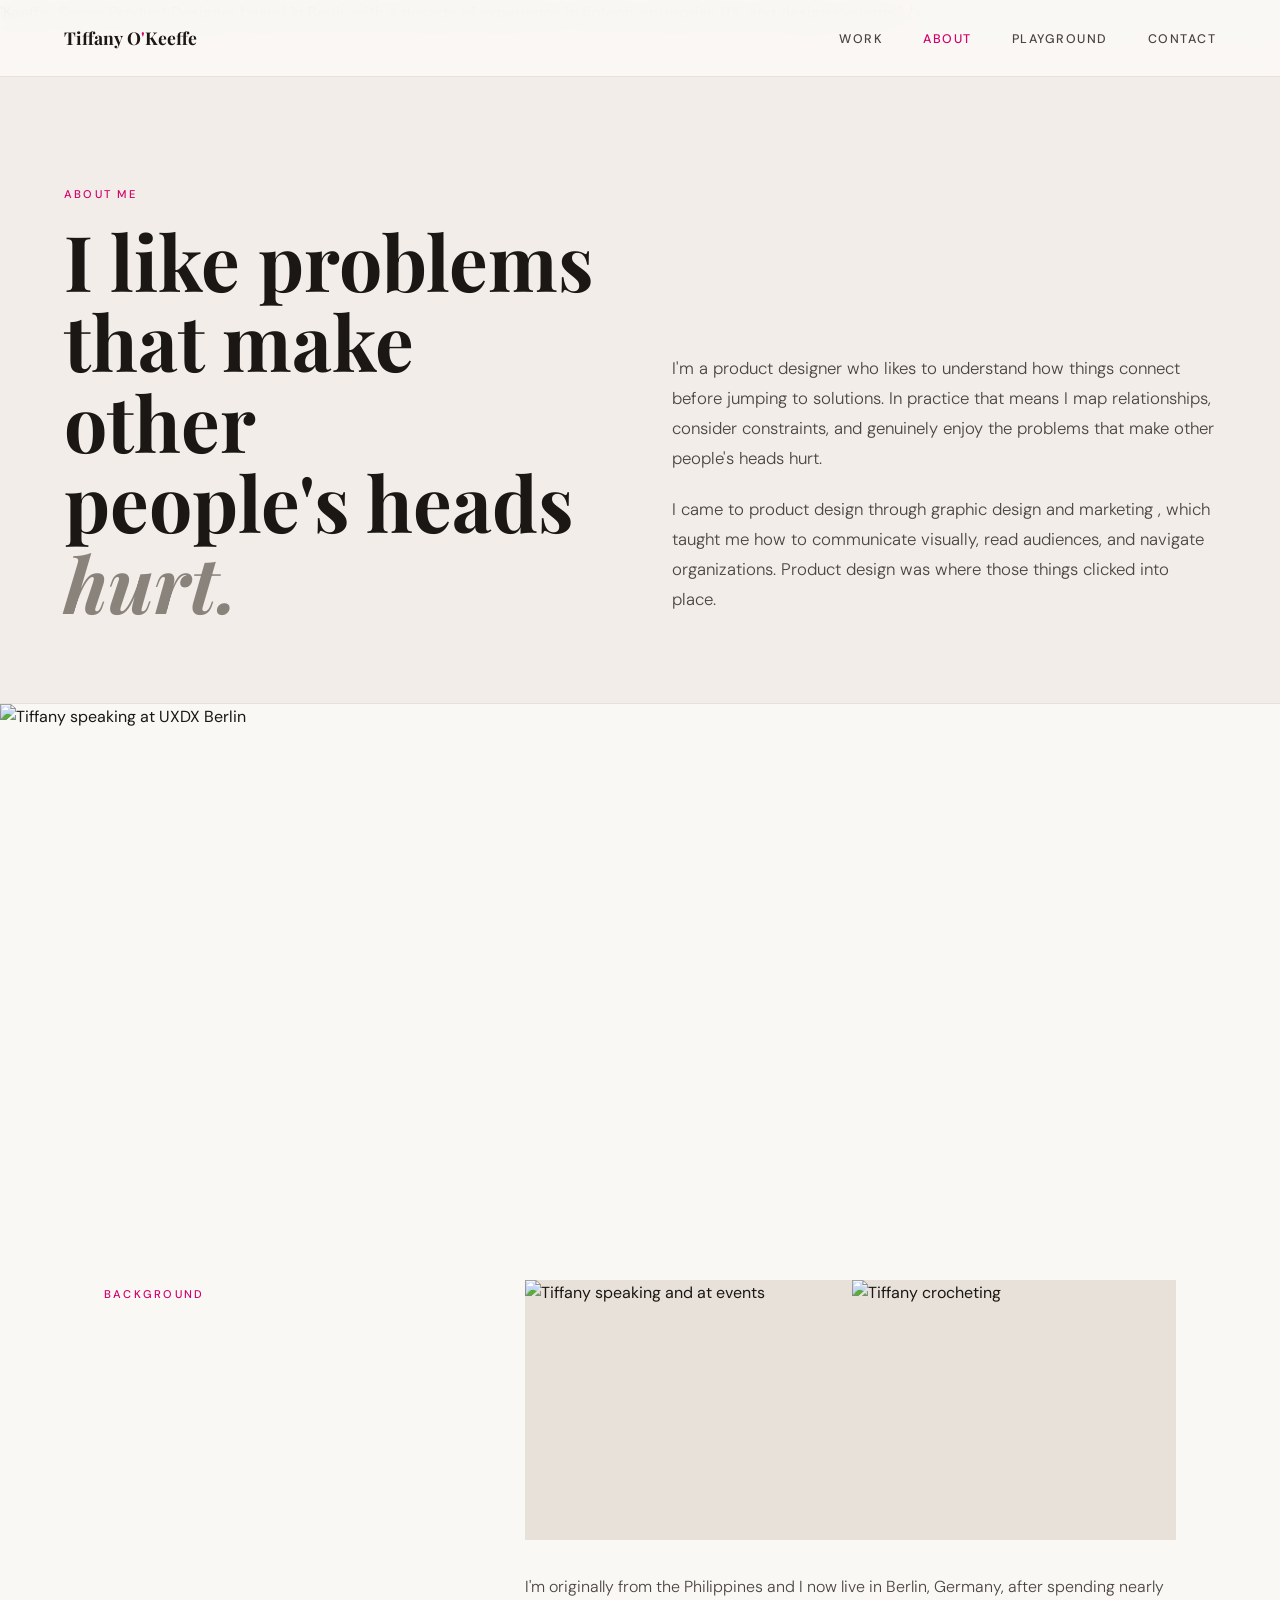
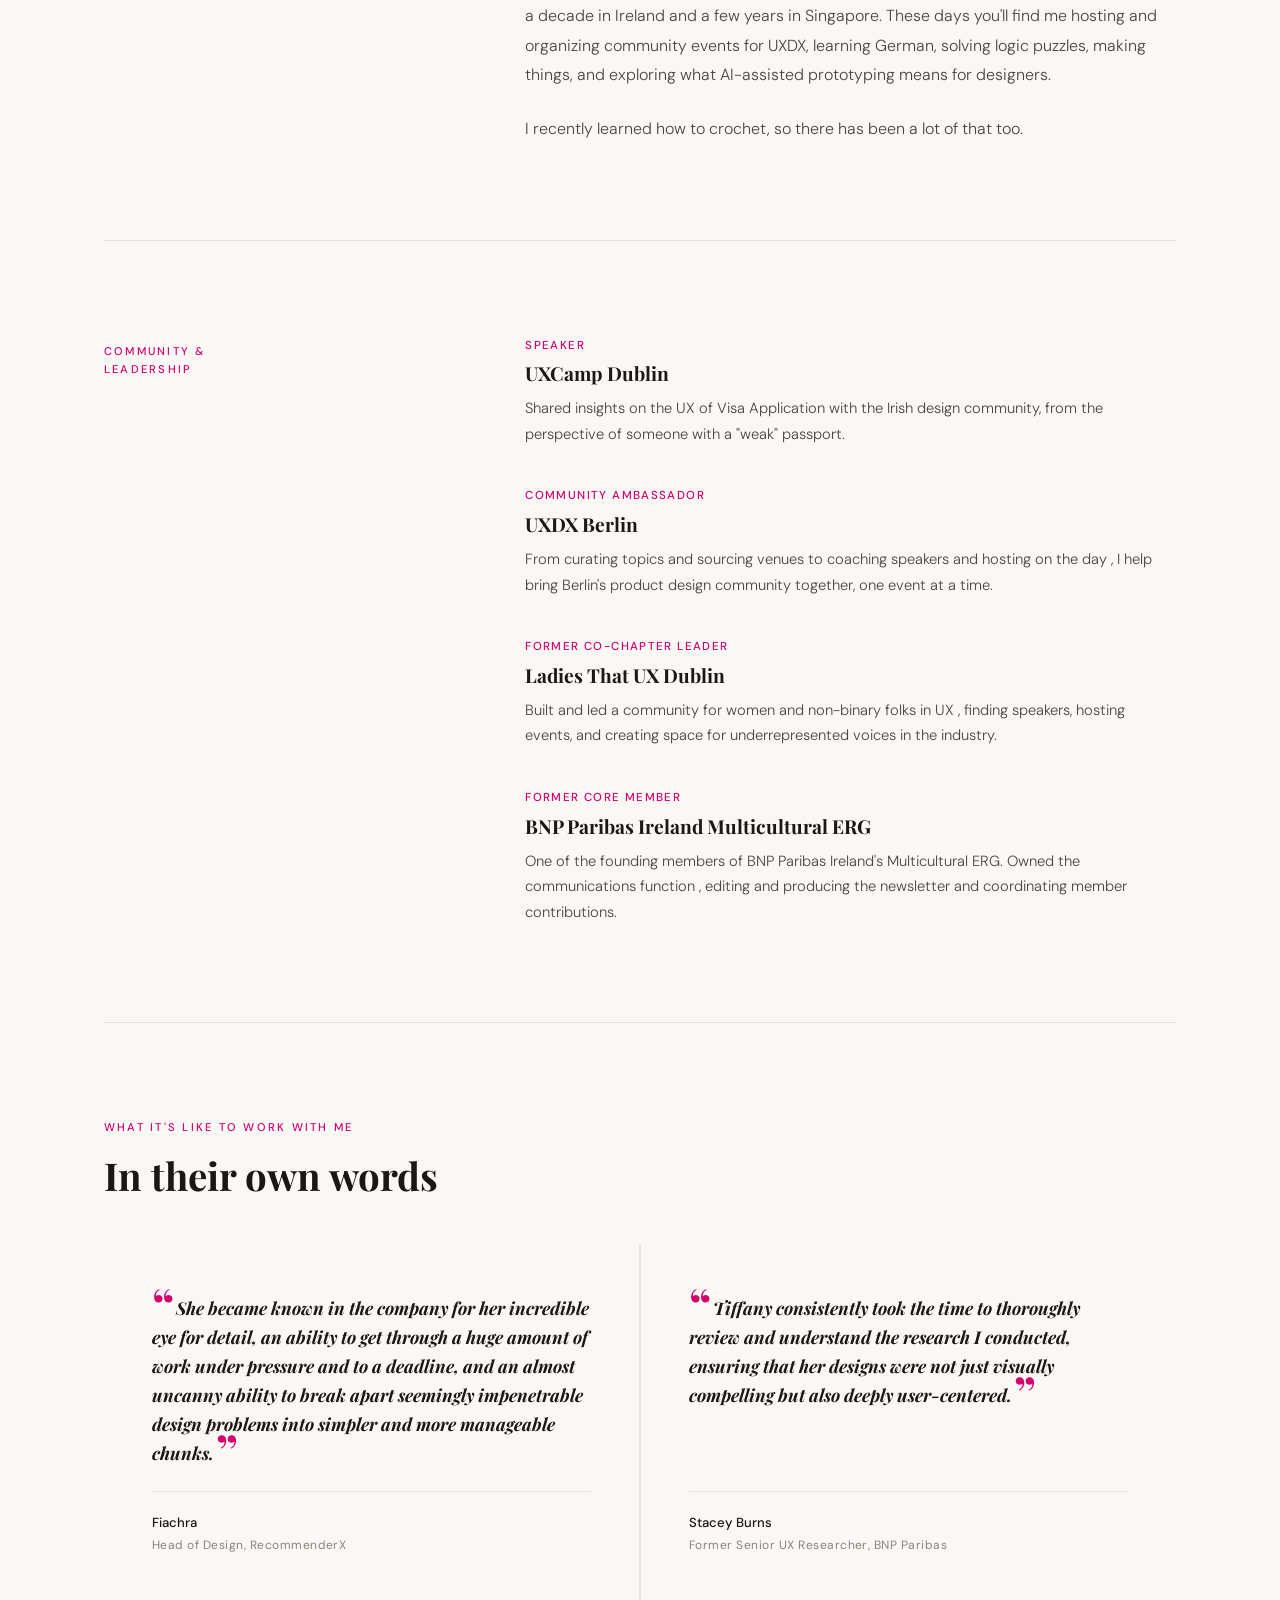
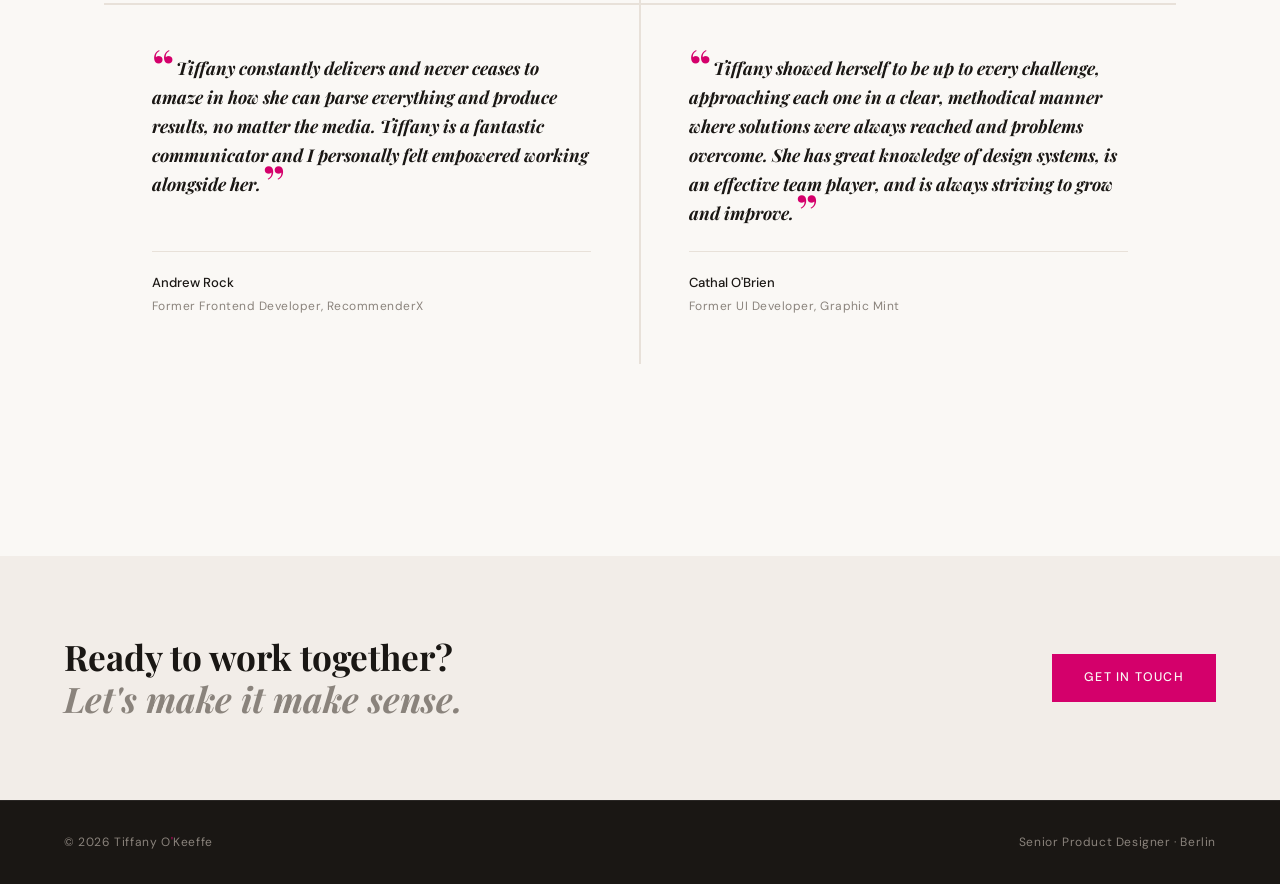
==== about.html @ 88d94d85 "Add files via upload parent level pages" ====
<!DOCTYPE html>
<html lang="en">
<head>
  <meta charset="UTF-8" />
  <meta name="viewport" content="width=device-width, initial-scale=1.0" />
  <title>About , Tiffany O<span style="color: var(--pink);">'</span>Keeffe | Senior Product Designer</title>
  <meta name="description" content="About Tiffany O<span style="color: var(--pink);">'</span>Keeffe , Senior Product Designer based in Berlin with a decade of experience in fintech, enterprise UX, and design systems." />

  <link rel="preconnect" href="https://fonts.googleapis.com" />
  <link rel="preconnect" href="https://fonts.gstatic.com" crossorigin />
  <link href="https://fonts.googleapis.com/css2?family=Playfair+Display:ital,wght@0,700;1,700&family=DM+Sans:wght@300;400;500&display=swap" rel="stylesheet" />

  <style>
    :root {
      --greige: #f2ede8;
      --greige-mid: #e8e1d9;
      --greige-dark: #c8bfb4;
      --ink: #1a1714;
      --ink-soft: #4a4540;
      --ink-muted: #8a837c;
      --pink: #d4006b;
      --pink-dark: #b3005a;
      --white: #faf8f5;
    }

    *, *::before, *::after { box-sizing: border-box; margin: 0; padding: 0; }
    html { scroll-behavior: smooth; }

    body {
      font-family: 'DM Sans', sans-serif;
      background: var(--white);
      color: var(--ink);
      font-size: 16px;
      line-height: 1.6;
      overflow-x: hidden;
    }

    /* NAV */
    nav {
      position: fixed;
      top: 0; left: 0; right: 0;
      z-index: 100;
      display: flex;
      justify-content: space-between;
      align-items: center;
      padding: 1.5rem 4rem;
      background: rgba(250, 248, 245, 0.95);
      backdrop-filter: blur(12px);
      border-bottom: 1px solid var(--greige-mid);
    }
    .nav-logo {
      font-family: 'Playfair Display', serif;
      font-size: 1.1rem;
      font-weight: 700;
      color: var(--ink);
      text-decoration: none;
    }
    .nav-links { display: flex; gap: 2.5rem; list-style: none; }
    .nav-links a {
      font-size: 0.78rem;
      font-weight: 500;
      letter-spacing: 0.12em;
      text-transform: uppercase;
      color: var(--ink-soft);
      text-decoration: none;
      transition: color 0.2s;
    }
    .nav-links a:hover,
    .nav-links a.active { color: var(--pink); }

    /* PAGE HEADER */
    .page-header {
      padding: 10rem 4rem 5rem;
      background: var(--greige);
      border-bottom: 1px solid var(--greige-mid);
    }
    .page-header-inner {
      max-width: 1200px;
      margin: 0 auto;
      display: grid;
      grid-template-columns: 1fr 1fr;
      gap: 4rem;
      align-items: end;
    }
    .page-eyebrow {
      font-size: 0.7rem;
      font-weight: 500;
      letter-spacing: 0.2em;
      text-transform: uppercase;
      color: var(--pink);
      margin-bottom: 1rem;
    }
    .page-title {
      font-family: 'Playfair Display', serif;
      font-size: clamp(2.8rem, 6vw, 5rem);
      font-weight: 700;
      line-height: 1.05;
      color: var(--ink);
    }
    .page-title em { font-style: italic; color: var(--ink-muted); }
    .page-intro {
      font-size: 1.05rem;
      color: var(--ink-soft);
      line-height: 1.8;
      font-weight: 300;
      padding-bottom: 0.5rem;
    }
    .page-intro p + p { margin-top: 1.25rem; }

    /* MAIN CONTENT */
    .content {
      max-width: 1200px;
      margin: 0 auto;
      padding: 6rem 4rem;
    }

    /* BIO SECTION */
    .bio-grid {
      display: grid;
      grid-template-columns: 1fr 2fr;
      gap: 6rem;
      padding-bottom: 6rem;
      border-bottom: 1px solid var(--greige-mid);
      margin-bottom: 6rem;
    }
    .bio-label {
      font-size: 0.7rem;
      font-weight: 500;
      letter-spacing: 0.2em;
      text-transform: uppercase;
      color: var(--pink);
      padding-top: 0.4rem;
    }
    .bio-text {
      font-size: 1rem;
      color: var(--ink-soft);
      line-height: 1.85;
      font-weight: 300;
    }
    .bio-text p + p { margin-top: 1.5rem; }

    /* COMMUNITY */
    .community-grid {
      display: grid;
      grid-template-columns: 1fr 2fr;
      gap: 6rem;
      padding-bottom: 6rem;
      border-bottom: 1px solid var(--greige-mid);
      margin-bottom: 6rem;
    }
    .community-items { display: flex; flex-direction: column; gap: 2.5rem; }
    .community-item {}
    .community-role {
      font-size: 0.72rem;
      font-weight: 500;
      letter-spacing: 0.12em;
      text-transform: uppercase;
      color: var(--pink);
      margin-bottom: 0.4rem;
    }
    .community-title {
      font-family: 'Playfair Display', serif;
      font-size: 1.2rem;
      font-weight: 700;
      color: var(--ink);
      margin-bottom: 0.6rem;
      line-height: 1.3;
    }
    .community-desc {
      font-size: 0.92rem;
      color: var(--ink-soft);
      line-height: 1.75;
      font-weight: 300;
    }

    /* TESTIMONIALS */
    .testimonials-header {
      margin-bottom: 3rem;
    }
    .section-label {
      font-size: 0.7rem;
      font-weight: 500;
      letter-spacing: 0.2em;
      text-transform: uppercase;
      color: var(--pink);
      margin-bottom: 1rem;
    }
    .section-title {
      font-family: 'Playfair Display', serif;
      font-size: clamp(1.8rem, 3vw, 2.6rem);
      font-weight: 700;
      line-height: 1.15;
      color: var(--ink);
    }
    .testimonials-grid {
      display: grid;
      grid-template-columns: repeat(2, 1fr);
      gap: 2px;
      background: var(--greige-mid);
    }
    .testimonial {
      background: var(--white);
      padding: 3rem;
      display: flex;
      flex-direction: column;
      gap: 1.5rem;
      opacity: 0;
      transform: translateY(24px);
      transition: opacity 0.5s ease, transform 0.5s ease;
    }
    .testimonial.visible { opacity: 1; transform: translateY(0); }
    .testimonial-quote {
      font-family: 'Playfair Display', serif;
      font-size: 1.1rem;
      font-style: italic;
      font-weight: 700;
      color: var(--ink);
      line-height: 1.65;
      flex: 1;
    }
    .testimonial-quote::before {
      content: '\201C';
      font-size: 3rem;
      line-height: 0;
      vertical-align: -0.6rem;
      color: var(--pink);
      margin-right: 0.1rem;
      font-style: normal;
    }
    .testimonial-quote::after {
      content: '\201D';
      font-size: 3rem;
      line-height: 0;
      vertical-align: -0.6rem;
      color: var(--pink);
      margin-left: 0.1rem;
      font-style: normal;
    }
    .testimonial-author {
      border-top: 1px solid var(--greige-mid);
      padding-top: 1.25rem;
    }
    .testimonial-name {
      font-size: 0.82rem;
      font-weight: 500;
      color: var(--ink);
      margin-bottom: 0.2rem;
    }
    .testimonial-role {
      font-size: 0.75rem;
      color: var(--ink-muted);
      letter-spacing: 0.04em;
    }

    /* CTA */
    .about-cta {
      margin-top: 6rem;
      padding: 5rem 4rem;
      background: var(--greige);
      display: flex;
      justify-content: space-between;
      align-items: center;
      gap: 2rem;
    }
    .about-cta-text {
      font-family: 'Playfair Display', serif;
      font-size: clamp(1.5rem, 3vw, 2.2rem);
      font-weight: 700;
      color: var(--ink);
      line-height: 1.2;
    }
    .about-cta-text em { font-style: italic; color: var(--ink-muted); }
    .btn {
      display: inline-block;
      padding: 0.85rem 2rem;
      background: var(--pink);
      color: var(--white);
      font-size: 0.78rem;
      font-weight: 500;
      letter-spacing: 0.1em;
      text-transform: uppercase;
      text-decoration: none;
      white-space: nowrap;
      transition: background 0.2s ease, transform 0.2s ease;
      flex-shrink: 0;
    }
    .btn:hover { background: var(--pink-dark); transform: scale(1.02); }

    /* FOOTER */
    footer {
      background: var(--ink);
      border-top: 1px solid rgba(255,255,255,0.07);
      padding: 2rem 4rem;
      display: flex;
      justify-content: space-between;
      align-items: center;
    }
    footer p { font-size: 0.75rem; color: var(--ink-muted); letter-spacing: 0.05em; }

    /* ANIMATIONS */
    @keyframes fadeUp {
      from { opacity: 0; transform: translateY(20px); }
      to   { opacity: 1; transform: translateY(0); }
    }
    .fade-up {
      opacity: 0;
      transform: translateY(20px);
      transition: opacity 0.55s ease, transform 0.55s ease;
    }
    .fade-up.visible { opacity: 1; transform: translateY(0); }

    /* PLACEHOLDER IMAGES */
    .img-placeholder {
      width: 100%;
      background: var(--greige-mid);
      display: flex;
      align-items: center;
      justify-content: center;
      color: var(--greige-dark);
      font-size: 0.72rem;
      font-weight: 500;
      letter-spacing: 0.1em;
      text-transform: uppercase;
    }
    .img-placeholder--hero { height: 480px; }
    .img-placeholder--bio { height: 360px; }
    .img-placeholder--testimonial { height: 180px; }

    /* RESPONSIVE */
    /* HAMBURGER */
    .nav-hamburger {
      display: none;
      flex-direction: column;
      gap: 5px;
      cursor: pointer;
      padding: 0.5rem;
      background: none;
      border: none;
      z-index: 101;
      position: relative;
    }
    .nav-hamburger span {
      display: block;
      width: 24px;
      height: 2px;
      background: var(--ink);
      transition: all 0.3s ease;
    }
    .nav-hamburger.open span:nth-child(1) { transform: translateY(7px) rotate(45deg); }
    .nav-hamburger.open span:nth-child(2) { opacity: 0; }
    .nav-hamburger.open span:nth-child(3) { transform: translateY(-7px) rotate(-45deg); }

    @media (max-width: 900px) {
      .nav-hamburger { display: flex; }
      .nav-links {
        display: none !important;
        position: fixed;
        top: 0; left: 0;
        width: 100vw;
        height: 100vh;
        background: var(--white);
        flex-direction: column;
        align-items: center;
        justify-content: center;
        gap: 2.5rem;
        z-index: 99;
        overflow: hidden;
      }
      .nav-links.open { display: flex !important; }
      .nav-links a { font-size: 1.2rem !important; color: var(--ink) !important; letter-spacing: 0.1em; }
      .hero-image img, .hero-image video { height: 280px; object-fit: cover; }
      .img-grid-2, .img-grid-3 { grid-template-columns: 1fr !important; }

      nav { padding: 1.25rem 2rem; }
      .page-header { padding: 8rem 2rem 4rem; }
      .page-header-inner { grid-template-columns: 1fr; gap: 2rem; }
      .content { padding: 4rem 2rem; }
      .bio-grid,
      .community-grid { grid-template-columns: 1fr; gap: 2rem; }
      .testimonials-grid { grid-template-columns: 1fr; }
      .about-cta { flex-direction: column; align-items: flex-start; padding: 3rem 2rem; }
      footer { padding: 1.5rem 2rem; flex-direction: column; gap: 0.5rem; text-align: center; }
    }

  </style>
</head>
<body>

  <nav>
    <a href="index.html" class="nav-logo">Tiffany O<span style="color: var(--pink);">'</span>Keeffe</a>
    <ul class="nav-links">
      <li><a href="index.html#work">Work</a></li>
      <li><a href="about.html" class="active">About</a></li>
      <li><a href="playground.html">Playground</a></li>
      <li><a href="index.html#contact">Contact</a></li>
    </ul>
    <button class="nav-hamburger" id="hamburger" aria-label="Menu">
      <span></span>
      <span></span>
      <span></span>
    </button>
  </nav>

  <!-- PAGE HEADER -->
  <header class="page-header">
    <div class="page-header-inner">
      <div>
        <p class="page-eyebrow">About me</p>
        <h1 class="page-title">I like problems<br>that make other<br>people's heads<br><em>hurt.</em></h1>
      </div>
      <div class="page-intro">
        <p>I'm a product designer who likes to understand how things connect before jumping to solutions. In practice that means I map relationships, consider constraints, and genuinely enjoy the problems that make other people's heads hurt.</p>
        <p>I came to product design through graphic design and marketing , which taught me how to communicate visually, read audiences, and navigate organizations. Product design was where those things clicked into place.</p>
      </div>
    </div>
  </header>

  <!-- HERO IMAGE -->
  <img src="images/about-tiffany.jpeg" alt="Tiffany speaking at UXDX Berlin" style="width:100%;height:480px;object-fit:cover;display:block;" />

  <div class="content">

    <!-- BIO -->
    <div class="bio-grid fade-up">
      <div class="bio-label">Background</div>
      <div>
        <div style="display:grid;grid-template-columns:1fr 1fr;gap:2px;background:var(--greige-mid);margin-bottom:2rem;">
          <img src="images/about-community.jpg" alt="Tiffany speaking and at events" style="width:100%;height:260px;object-fit:cover;display:block;" />
          <img src="images/about-crochet.jpg" alt="Tiffany crocheting" style="width:100%;height:260px;object-fit:cover;display:block;" />
        </div>
        <div class="bio-text">
        <p>I'm originally from the Philippines and I now live in Berlin, Germany, after spending nearly a decade in Ireland and a few years in Singapore. These days you'll find me hosting and organizing community events for UXDX, learning German, solving logic puzzles, making things, and exploring what AI-assisted prototyping means for designers.</p>
        <p>I recently learned how to crochet, so there has been a lot of that too.</p>
      </div>
      </div>
    </div>

    <!-- COMMUNITY -->
    <div class="community-grid">
      <div class="bio-label fade-up">Community &amp;<br>Leadership</div>
      <div class="community-items">

        <div class="community-item fade-up">
          <div class="community-role">Speaker</div>
          <div class="community-title">UXCamp Dublin</div>
          <p class="community-desc">Shared insights on the UX of Visa Application with the Irish design community, from the perspective of someone with a "weak" passport.</p>
        </div>
        
        <div class="community-item fade-up">
          <div class="community-role">Community Ambassador</div>
          <div class="community-title">UXDX Berlin</div>
          <p class="community-desc">From curating topics and sourcing venues to coaching speakers and hosting on the day , I help bring Berlin's product design community together, one event at a time.</p>
        </div>

        <div class="community-item fade-up">
          <div class="community-role">Former Co-Chapter Leader</div>
          <div class="community-title">Ladies That UX Dublin</div>
          <p class="community-desc">Built and led a community for women and non-binary folks in UX , finding speakers, hosting events, and creating space for underrepresented voices in the industry.</p>
        </div>

        <div class="community-item fade-up">
          <div class="community-role">Former Core Member</div>
          <div class="community-title">BNP Paribas Ireland Multicultural ERG</div>
          <p class="community-desc">One of the founding members of BNP Paribas Ireland's Multicultural ERG. Owned the communications function , editing and producing the newsletter and coordinating member contributions.</p>
        </div>

      </div>
    </div>

    <!-- TESTIMONIALS -->
    <div class="testimonials-header fade-up">
      <p class="section-label">What it's like to work with me</p>
      <h2 class="section-title">In their own words</h2>
    </div>

    <div class="testimonials-grid">

      <div class="testimonial">
        <p class="testimonial-quote">She became known in the company for her incredible eye for detail, an ability to get through a huge amount of work under pressure and to a deadline, and an almost uncanny ability to break apart seemingly impenetrable design problems into simpler and more manageable chunks.</p>
        <div class="testimonial-author">
          <div class="testimonial-name">Fiachra</div>
          <div class="testimonial-role">Head of Design, RecommenderX</div>
        </div>
      </div>

      <div class="testimonial">
        <p class="testimonial-quote">Tiffany consistently took the time to thoroughly review and understand the research I conducted, ensuring that her designs were not just visually compelling but also deeply user-centered.</p>
        <div class="testimonial-author">
          <div class="testimonial-name">Stacey Burns</div>
          <div class="testimonial-role">Former Senior UX Researcher, BNP Paribas</div>
        </div>
      </div>

      <div class="testimonial">
        <p class="testimonial-quote">Tiffany constantly delivers and never ceases to amaze in how she can parse everything and produce results, no matter the media. Tiffany is a fantastic communicator and I personally felt empowered working alongside her.</p>
        <div class="testimonial-author">
          <div class="testimonial-name">Andrew Rock</div>
          <div class="testimonial-role">Former Frontend Developer, RecommenderX</div>
        </div>
      </div>

      <div class="testimonial">
        <p class="testimonial-quote">Tiffany showed herself to be up to every challenge, approaching each one in a clear, methodical manner where solutions were always reached and problems overcome. She has great knowledge of design systems, is an effective team player, and is always striving to grow and improve.</p>
        <div class="testimonial-author">
          <div class="testimonial-name">Cathal O'Brien</div>
          <div class="testimonial-role">Former UI Developer, Graphic Mint</div>
        </div>
      </div>

    </div>

  </div>

  <!-- CTA -->
  <div class="about-cta">
    <div class="about-cta-text">Ready to work together?<br><em>Let's make it make sense.</em></div>
    <a href="mailto:hello@tiffanyokeeffe.com" class="btn">Get in touch</a>
  </div>

  <footer>
    <p>© 2026 Tiffany O<span style="color: var(--pink);">'</span>Keeffe</p>
    <p>Senior Product Designer · Berlin</p>
  </footer>

  <script>
    const observer = new IntersectionObserver((entries) => {
      entries.forEach((entry, i) => {
        if (entry.isIntersecting) {
          setTimeout(() => entry.target.classList.add('visible'), i * 100);
          observer.unobserve(entry.target);
        }
      });
    }, { threshold: 0.05, rootMargin: '0px 0px -30px 0px' });

    document.querySelectorAll('.fade-up, .testimonial').forEach(el => observer.observe(el));

    const hamburger = document.getElementById('hamburger');
    const navLinksList = document.querySelector('.nav-links');
    if (hamburger) {
      hamburger.addEventListener('click', () => {
        hamburger.classList.toggle('open');
        navLinksList.classList.toggle('open');
      });
      navLinksList.querySelectorAll('a').forEach(link => {
        link.addEventListener('click', () => {
          hamburger.classList.remove('open');
          navLinksList.classList.remove('open');
        });
      });
    }
  </script>

</body>
</html>
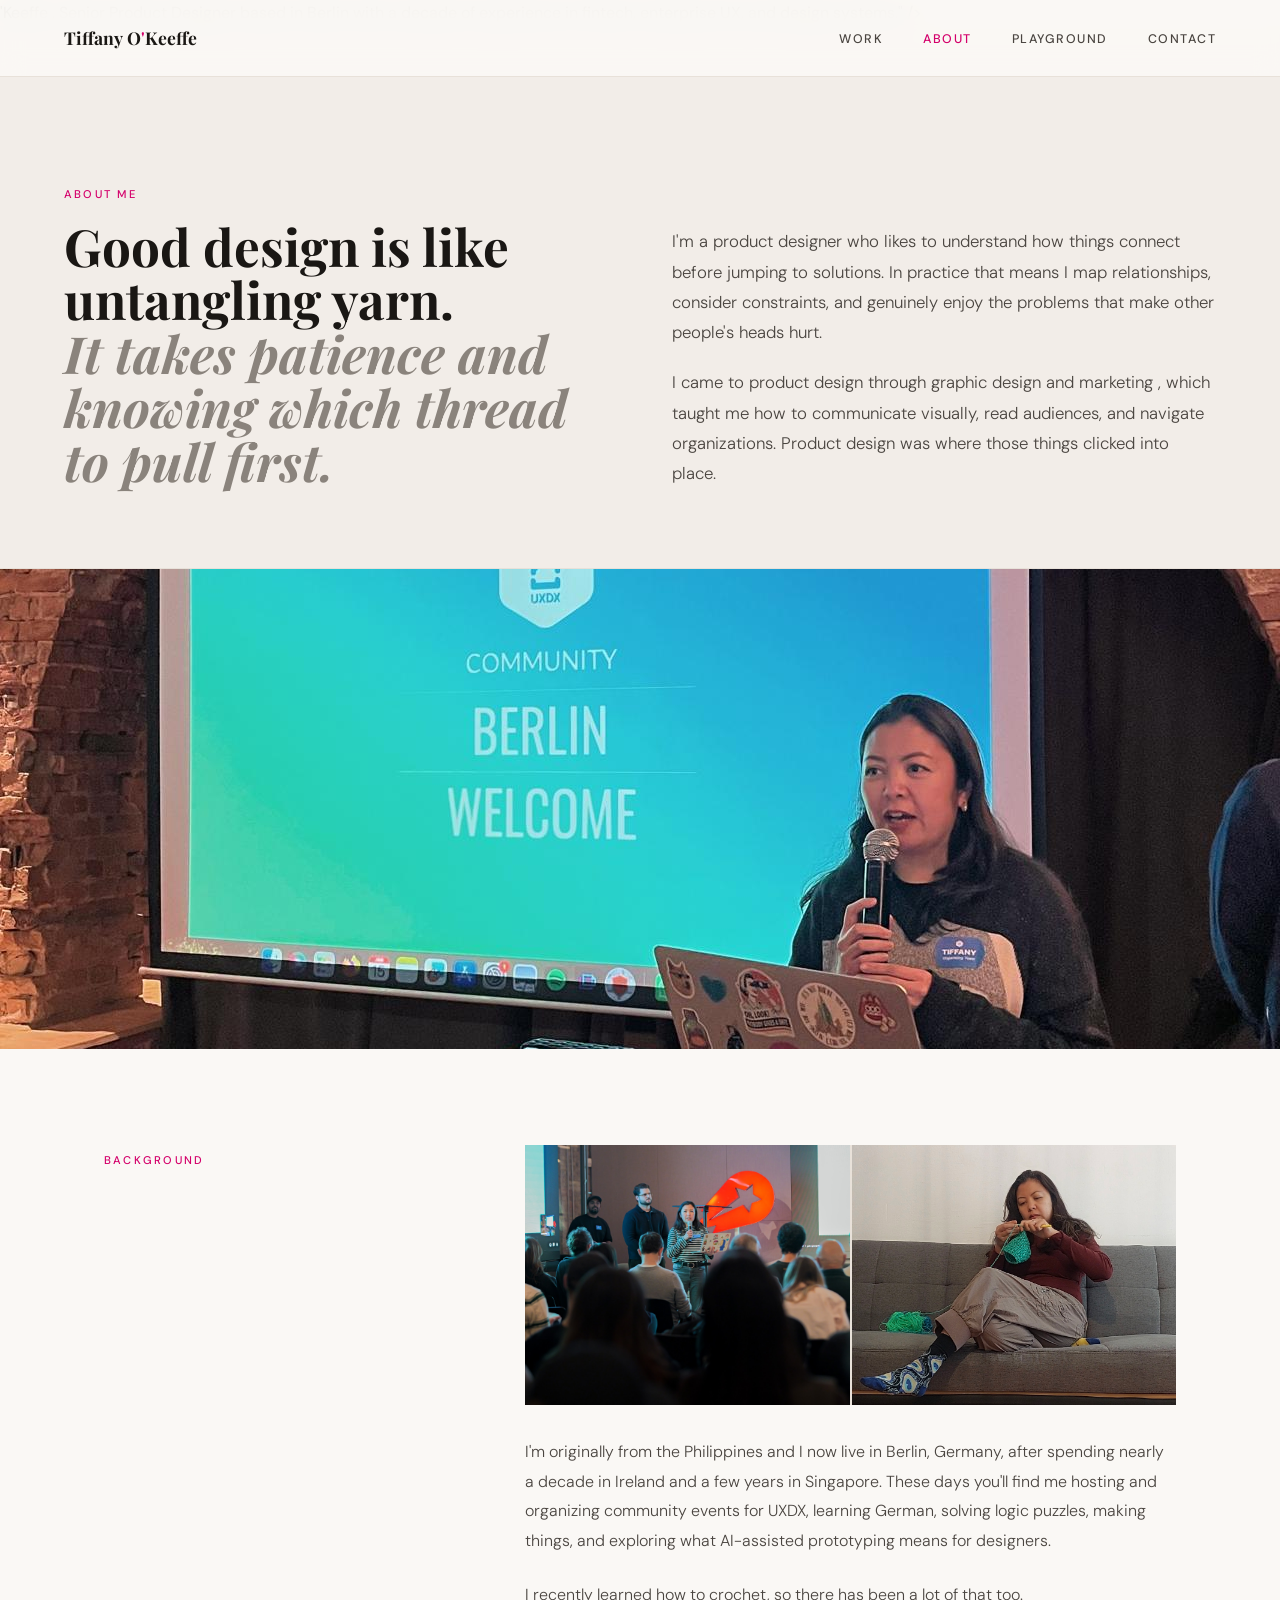
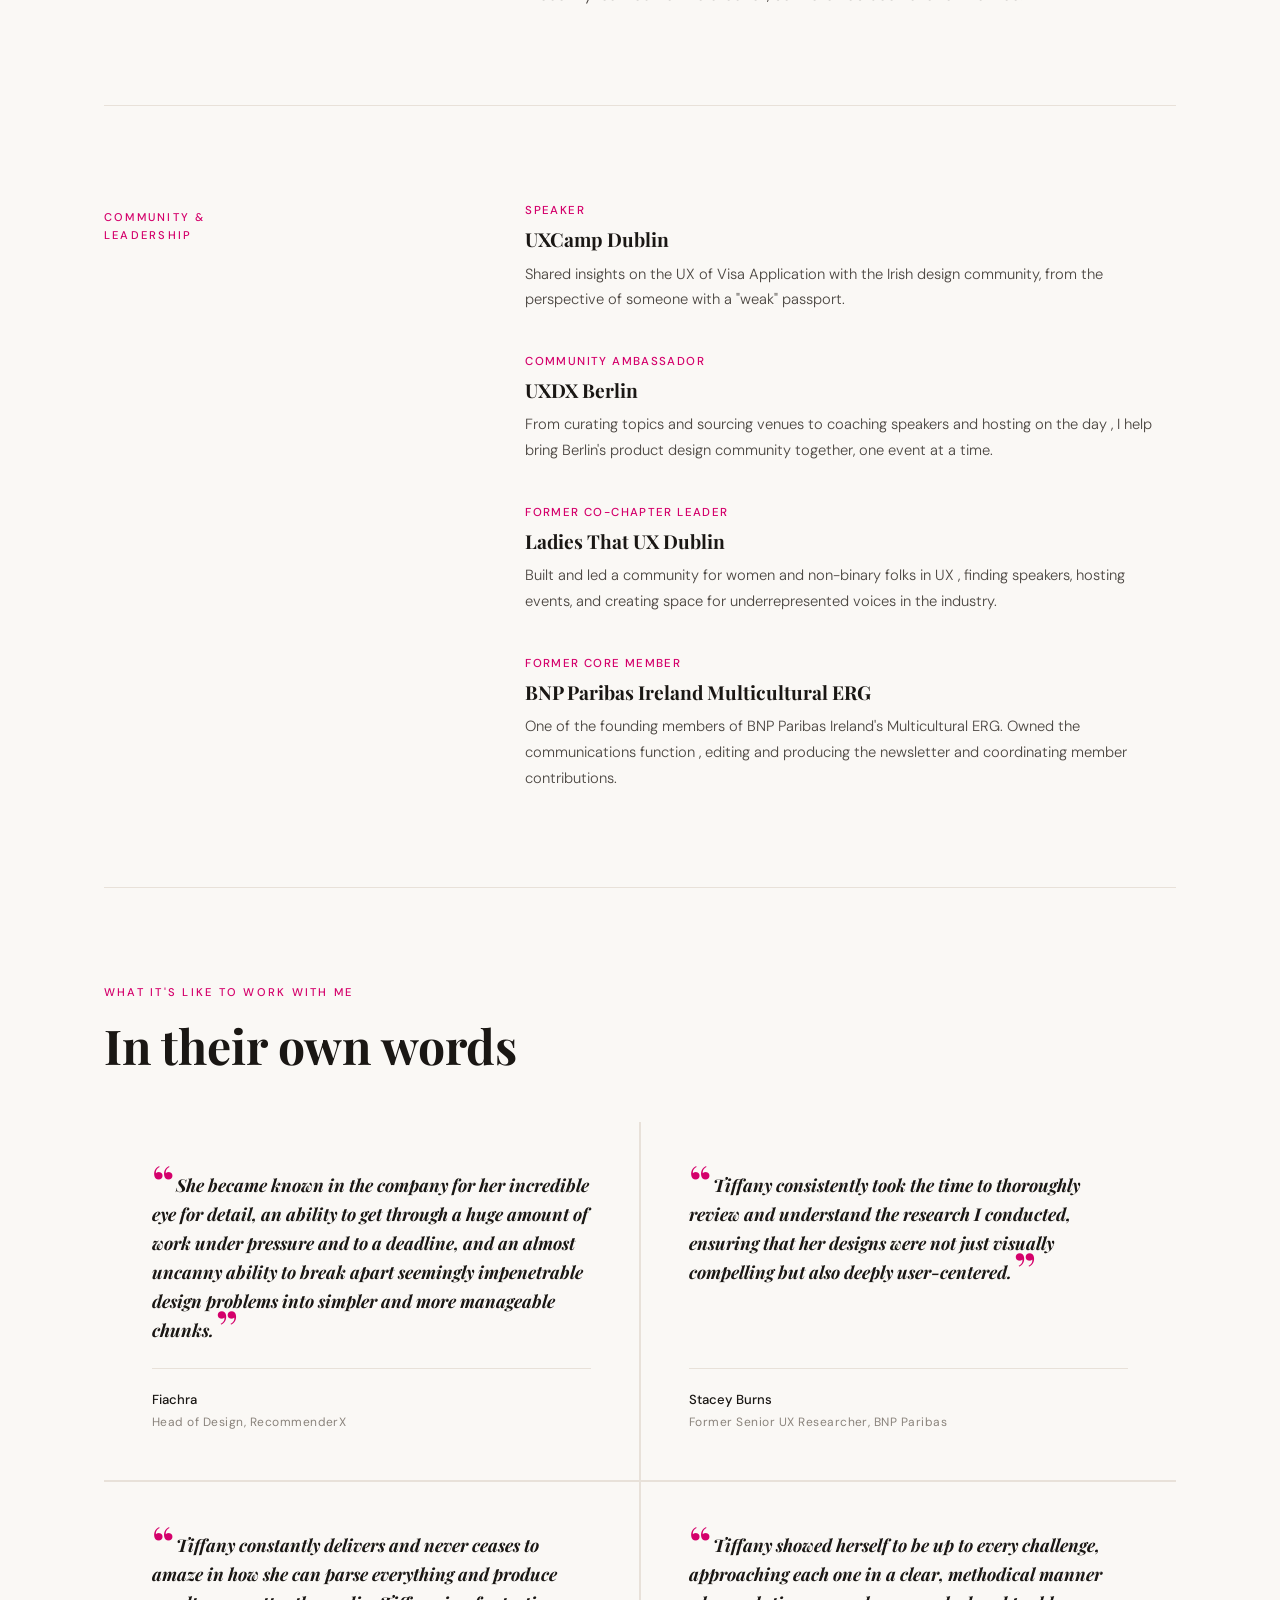
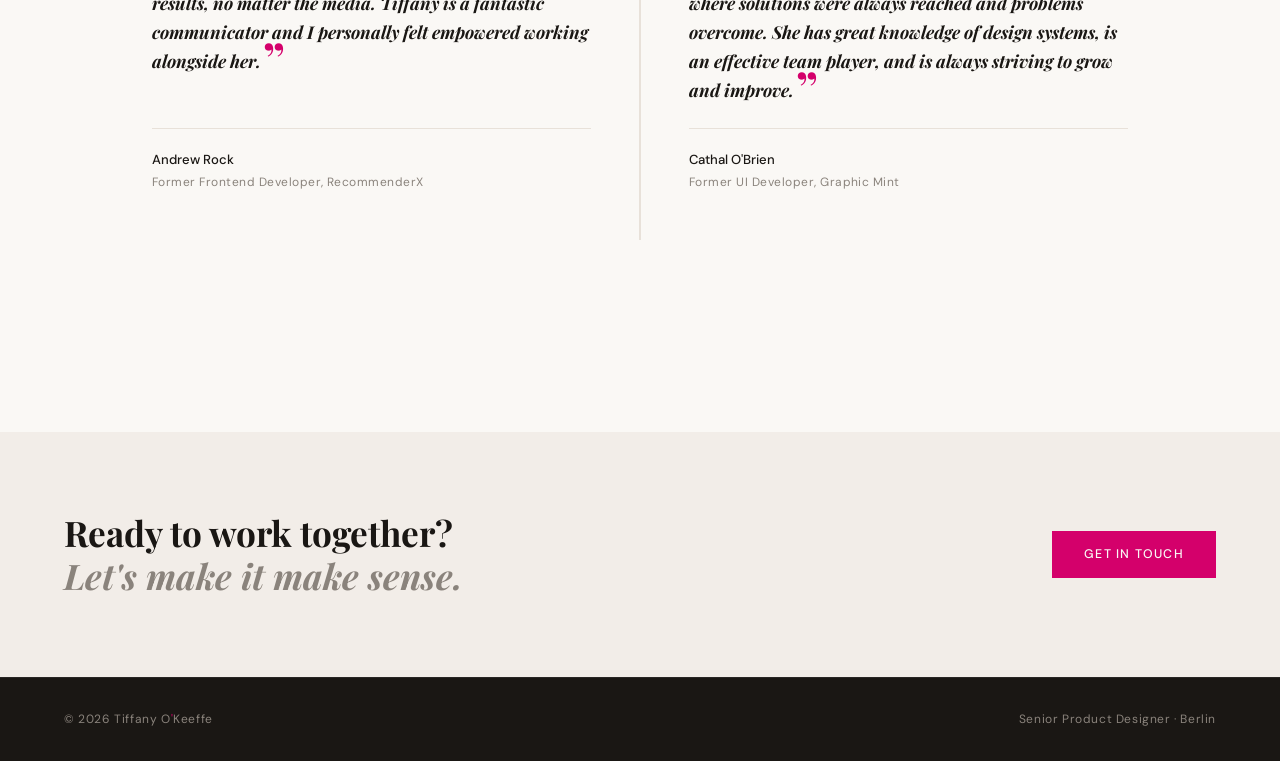
==== commit a2c6fd7e: "shared CSS" ====
--- a/about.html
+++ b/about.html
@@ -3,386 +3,13 @@
 <head>
   <meta charset="UTF-8" />
   <meta name="viewport" content="width=device-width, initial-scale=1.0" />
-  <title>About , Tiffany O<span style="color: var(--pink);">'</span>Keeffe | Senior Product Designer</title>
+  <title>Tiffany O'Keeffe | Senior Product Designer | SAAS, Fintech, Design Systems</title>
   <meta name="description" content="About Tiffany O<span style="color: var(--pink);">'</span>Keeffe , Senior Product Designer based in Berlin with a decade of experience in fintech, enterprise UX, and design systems." />
 
   <link rel="preconnect" href="https://fonts.googleapis.com" />
   <link rel="preconnect" href="https://fonts.gstatic.com" crossorigin />
   <link href="https://fonts.googleapis.com/css2?family=Playfair+Display:ital,wght@0,700;1,700&family=DM+Sans:wght@300;400;500&display=swap" rel="stylesheet" />
-
-  <style>
-    :root {
-      --greige: #f2ede8;
-      --greige-mid: #e8e1d9;
-      --greige-dark: #c8bfb4;
-      --ink: #1a1714;
-      --ink-soft: #4a4540;
-      --ink-muted: #8a837c;
-      --pink: #d4006b;
-      --pink-dark: #b3005a;
-      --white: #faf8f5;
-    }
-
-    *, *::before, *::after { box-sizing: border-box; margin: 0; padding: 0; }
-    html { scroll-behavior: smooth; }
-
-    body {
-      font-family: 'DM Sans', sans-serif;
-      background: var(--white);
-      color: var(--ink);
-      font-size: 16px;
-      line-height: 1.6;
-      overflow-x: hidden;
-    }
-
-    /* NAV */
-    nav {
-      position: fixed;
-      top: 0; left: 0; right: 0;
-      z-index: 100;
-      display: flex;
-      justify-content: space-between;
-      align-items: center;
-      padding: 1.5rem 4rem;
-      background: rgba(250, 248, 245, 0.95);
-      backdrop-filter: blur(12px);
-      border-bottom: 1px solid var(--greige-mid);
-    }
-    .nav-logo {
-      font-family: 'Playfair Display', serif;
-      font-size: 1.1rem;
-      font-weight: 700;
-      color: var(--ink);
-      text-decoration: none;
-    }
-    .nav-links { display: flex; gap: 2.5rem; list-style: none; }
-    .nav-links a {
-      font-size: 0.78rem;
-      font-weight: 500;
-      letter-spacing: 0.12em;
-      text-transform: uppercase;
-      color: var(--ink-soft);
-      text-decoration: none;
-      transition: color 0.2s;
-    }
-    .nav-links a:hover,
-    .nav-links a.active { color: var(--pink); }
-
-    /* PAGE HEADER */
-    .page-header {
-      padding: 10rem 4rem 5rem;
-      background: var(--greige);
-      border-bottom: 1px solid var(--greige-mid);
-    }
-    .page-header-inner {
-      max-width: 1200px;
-      margin: 0 auto;
-      display: grid;
-      grid-template-columns: 1fr 1fr;
-      gap: 4rem;
-      align-items: end;
-    }
-    .page-eyebrow {
-      font-size: 0.7rem;
-      font-weight: 500;
-      letter-spacing: 0.2em;
-      text-transform: uppercase;
-      color: var(--pink);
-      margin-bottom: 1rem;
-    }
-    .page-title {
-      font-family: 'Playfair Display', serif;
-      font-size: clamp(2.8rem, 6vw, 5rem);
-      font-weight: 700;
-      line-height: 1.05;
-      color: var(--ink);
-    }
-    .page-title em { font-style: italic; color: var(--ink-muted); }
-    .page-intro {
-      font-size: 1.05rem;
-      color: var(--ink-soft);
-      line-height: 1.8;
-      font-weight: 300;
-      padding-bottom: 0.5rem;
-    }
-    .page-intro p + p { margin-top: 1.25rem; }
-
-    /* MAIN CONTENT */
-    .content {
-      max-width: 1200px;
-      margin: 0 auto;
-      padding: 6rem 4rem;
-    }
-
-    /* BIO SECTION */
-    .bio-grid {
-      display: grid;
-      grid-template-columns: 1fr 2fr;
-      gap: 6rem;
-      padding-bottom: 6rem;
-      border-bottom: 1px solid var(--greige-mid);
-      margin-bottom: 6rem;
-    }
-    .bio-label {
-      font-size: 0.7rem;
-      font-weight: 500;
-      letter-spacing: 0.2em;
-      text-transform: uppercase;
-      color: var(--pink);
-      padding-top: 0.4rem;
-    }
-    .bio-text {
-      font-size: 1rem;
-      color: var(--ink-soft);
-      line-height: 1.85;
-      font-weight: 300;
-    }
-    .bio-text p + p { margin-top: 1.5rem; }
-
-    /* COMMUNITY */
-    .community-grid {
-      display: grid;
-      grid-template-columns: 1fr 2fr;
-      gap: 6rem;
-      padding-bottom: 6rem;
-      border-bottom: 1px solid var(--greige-mid);
-      margin-bottom: 6rem;
-    }
-    .community-items { display: flex; flex-direction: column; gap: 2.5rem; }
-    .community-item {}
-    .community-role {
-      font-size: 0.72rem;
-      font-weight: 500;
-      letter-spacing: 0.12em;
-      text-transform: uppercase;
-      color: var(--pink);
-      margin-bottom: 0.4rem;
-    }
-    .community-title {
-      font-family: 'Playfair Display', serif;
-      font-size: 1.2rem;
-      font-weight: 700;
-      color: var(--ink);
-      margin-bottom: 0.6rem;
-      line-height: 1.3;
-    }
-    .community-desc {
-      font-size: 0.92rem;
-      color: var(--ink-soft);
-      line-height: 1.75;
-      font-weight: 300;
-    }
-
-    /* TESTIMONIALS */
-    .testimonials-header {
-      margin-bottom: 3rem;
-    }
-    .section-label {
-      font-size: 0.7rem;
-      font-weight: 500;
-      letter-spacing: 0.2em;
-      text-transform: uppercase;
-      color: var(--pink);
-      margin-bottom: 1rem;
-    }
-    .section-title {
-      font-family: 'Playfair Display', serif;
-      font-size: clamp(1.8rem, 3vw, 2.6rem);
-      font-weight: 700;
-      line-height: 1.15;
-      color: var(--ink);
-    }
-    .testimonials-grid {
-      display: grid;
-      grid-template-columns: repeat(2, 1fr);
-      gap: 2px;
-      background: var(--greige-mid);
-    }
-    .testimonial {
-      background: var(--white);
-      padding: 3rem;
-      display: flex;
-      flex-direction: column;
-      gap: 1.5rem;
-      opacity: 0;
-      transform: translateY(24px);
-      transition: opacity 0.5s ease, transform 0.5s ease;
-    }
-    .testimonial.visible { opacity: 1; transform: translateY(0); }
-    .testimonial-quote {
-      font-family: 'Playfair Display', serif;
-      font-size: 1.1rem;
-      font-style: italic;
-      font-weight: 700;
-      color: var(--ink);
-      line-height: 1.65;
-      flex: 1;
-    }
-    .testimonial-quote::before {
-      content: '\201C';
-      font-size: 3rem;
-      line-height: 0;
-      vertical-align: -0.6rem;
-      color: var(--pink);
-      margin-right: 0.1rem;
-      font-style: normal;
-    }
-    .testimonial-quote::after {
-      content: '\201D';
-      font-size: 3rem;
-      line-height: 0;
-      vertical-align: -0.6rem;
-      color: var(--pink);
-      margin-left: 0.1rem;
-      font-style: normal;
-    }
-    .testimonial-author {
-      border-top: 1px solid var(--greige-mid);
-      padding-top: 1.25rem;
-    }
-    .testimonial-name {
-      font-size: 0.82rem;
-      font-weight: 500;
-      color: var(--ink);
-      margin-bottom: 0.2rem;
-    }
-    .testimonial-role {
-      font-size: 0.75rem;
-      color: var(--ink-muted);
-      letter-spacing: 0.04em;
-    }
-
-    /* CTA */
-    .about-cta {
-      margin-top: 6rem;
-      padding: 5rem 4rem;
-      background: var(--greige);
-      display: flex;
-      justify-content: space-between;
-      align-items: center;
-      gap: 2rem;
-    }
-    .about-cta-text {
-      font-family: 'Playfair Display', serif;
-      font-size: clamp(1.5rem, 3vw, 2.2rem);
-      font-weight: 700;
-      color: var(--ink);
-      line-height: 1.2;
-    }
-    .about-cta-text em { font-style: italic; color: var(--ink-muted); }
-    .btn {
-      display: inline-block;
-      padding: 0.85rem 2rem;
-      background: var(--pink);
-      color: var(--white);
-      font-size: 0.78rem;
-      font-weight: 500;
-      letter-spacing: 0.1em;
-      text-transform: uppercase;
-      text-decoration: none;
-      white-space: nowrap;
-      transition: background 0.2s ease, transform 0.2s ease;
-      flex-shrink: 0;
-    }
-    .btn:hover { background: var(--pink-dark); transform: scale(1.02); }
-
-    /* FOOTER */
-    footer {
-      background: var(--ink);
-      border-top: 1px solid rgba(255,255,255,0.07);
-      padding: 2rem 4rem;
-      display: flex;
-      justify-content: space-between;
-      align-items: center;
-    }
-    footer p { font-size: 0.75rem; color: var(--ink-muted); letter-spacing: 0.05em; }
-
-    /* ANIMATIONS */
-    @keyframes fadeUp {
-      from { opacity: 0; transform: translateY(20px); }
-      to   { opacity: 1; transform: translateY(0); }
-    }
-    .fade-up {
-      opacity: 0;
-      transform: translateY(20px);
-      transition: opacity 0.55s ease, transform 0.55s ease;
-    }
-    .fade-up.visible { opacity: 1; transform: translateY(0); }
-
-    /* PLACEHOLDER IMAGES */
-    .img-placeholder {
-      width: 100%;
-      background: var(--greige-mid);
-      display: flex;
-      align-items: center;
-      justify-content: center;
-      color: var(--greige-dark);
-      font-size: 0.72rem;
-      font-weight: 500;
-      letter-spacing: 0.1em;
-      text-transform: uppercase;
-    }
-    .img-placeholder--hero { height: 480px; }
-    .img-placeholder--bio { height: 360px; }
-    .img-placeholder--testimonial { height: 180px; }
-
-    /* RESPONSIVE */
-    /* HAMBURGER */
-    .nav-hamburger {
-      display: none;
-      flex-direction: column;
-      gap: 5px;
-      cursor: pointer;
-      padding: 0.5rem;
-      background: none;
-      border: none;
-      z-index: 101;
-      position: relative;
-    }
-    .nav-hamburger span {
-      display: block;
-      width: 24px;
-      height: 2px;
-      background: var(--ink);
-      transition: all 0.3s ease;
-    }
-    .nav-hamburger.open span:nth-child(1) { transform: translateY(7px) rotate(45deg); }
-    .nav-hamburger.open span:nth-child(2) { opacity: 0; }
-    .nav-hamburger.open span:nth-child(3) { transform: translateY(-7px) rotate(-45deg); }
-
-    @media (max-width: 900px) {
-      .nav-hamburger { display: flex; }
-      .nav-links {
-        display: none !important;
-        position: fixed;
-        top: 0; left: 0;
-        width: 100vw;
-        height: 100vh;
-        background: var(--white);
-        flex-direction: column;
-        align-items: center;
-        justify-content: center;
-        gap: 2.5rem;
-        z-index: 99;
-        overflow: hidden;
-      }
-      .nav-links.open { display: flex !important; }
-      .nav-links a { font-size: 1.2rem !important; color: var(--ink) !important; letter-spacing: 0.1em; }
-      .hero-image img, .hero-image video { height: 280px; object-fit: cover; }
-      .img-grid-2, .img-grid-3 { grid-template-columns: 1fr !important; }
-
-      nav { padding: 1.25rem 2rem; }
-      .page-header { padding: 8rem 2rem 4rem; }
-      .page-header-inner { grid-template-columns: 1fr; gap: 2rem; }
-      .content { padding: 4rem 2rem; }
-      .bio-grid,
-      .community-grid { grid-template-columns: 1fr; gap: 2rem; }
-      .testimonials-grid { grid-template-columns: 1fr; }
-      .about-cta { flex-direction: column; align-items: flex-start; padding: 3rem 2rem; }
-      footer { padding: 1.5rem 2rem; flex-direction: column; gap: 0.5rem; text-align: center; }
-    }
-
-  </style>
+  <link rel="stylesheet" href="css/style.css">
 </head>
 <body>
 
@@ -406,7 +33,7 @@
     <div class="page-header-inner">
       <div>
         <p class="page-eyebrow">About me</p>
-        <h1 class="page-title">I like problems<br>that make other<br>people's heads<br><em>hurt.</em></h1>
+        <h1 class="page-title page-title--sm">Good design is like untangling yarn. <br><em>It takes patience and knowing which thread to pull first.</em></h1>
       </div>
       <div class="page-intro">
         <p>I'm a product designer who likes to understand how things connect before jumping to solutions. In practice that means I map relationships, consider constraints, and genuinely enjoy the problems that make other people's heads hurt.</p>
@@ -425,7 +52,7 @@
       <div class="bio-label">Background</div>
       <div>
         <div style="display:grid;grid-template-columns:1fr 1fr;gap:2px;background:var(--greige-mid);margin-bottom:2rem;">
-          <img src="images/about-community.jpg" alt="Tiffany speaking and at events" style="width:100%;height:260px;object-fit:cover;display:block;" />
+          <img src="images/about-community.jpg" alt="Tiffany speaking at UXDX event" style="width:100%;height:260px;object-fit:cover;display:block;" />
           <img src="images/about-crochet.jpg" alt="Tiffany crocheting" style="width:100%;height:260px;object-fit:cover;display:block;" />
         </div>
         <div class="bio-text">
--- a/css/style.css
+++ b/css/style.css
@@ -0,0 +1,359 @@
+@import url('https://fonts.googleapis.com/css2?family=Playfair+Display:ital,wght@0,700;1,700&family=DM+Sans:wght@300;400;500&display=swap');
+
+:root {
+  --greige:      #f2ede8;
+  --greige-mid:  #e8e1d9;
+  --greige-dark: #c8bfb4;
+  --ink:         #1a1714;
+  --ink-soft:    #4a4540;
+  --ink-muted:   #8a837c;
+  --pink:        #d4006b;
+  --pink-dark:   #b3005a;
+  --pink-light:  #f0407e;
+  --white:       #faf8f5;
+}
+
+*, *::before, *::after { box-sizing: border-box; margin: 0; padding: 0; }
+html { scroll-behavior: smooth; }
+body {
+  font-family: 'DM Sans', sans-serif;
+  background: var(--white);
+  color: var(--ink);
+  font-size: 16px;
+  line-height: 1.6;
+  overflow-x: hidden;
+}
+
+/* NAV standard */
+nav {
+  position: fixed; top: 0; left: 0; right: 0; z-index: 100;
+  display: flex; justify-content: space-between; align-items: center;
+  padding: 1.5rem 4rem;
+  background: rgba(250, 248, 245, 0.95);
+  backdrop-filter: blur(12px);
+  border-bottom: 1px solid var(--greige-mid);
+}
+.nav-logo { font-family: 'Playfair Display', serif; font-size: 1.1rem; font-weight: 700; color: var(--ink); text-decoration: none; }
+.nav-links { display: flex; gap: 2.5rem; list-style: none; }
+.nav-links a { font-size: 0.78rem; font-weight: 500; letter-spacing: 0.12em; text-transform: uppercase; color: var(--ink-soft); text-decoration: none; transition: color 0.2s; }
+.nav-links a:hover, .nav-links a.active { color: var(--pink); }
+
+/* NAV transparent (index only) */
+nav.transparent { background: transparent; border-bottom-color: transparent; transition: background 0.4s ease, padding 0.4s ease, border-color 0.4s ease; }
+nav.transparent .nav-logo { color: var(--white); transition: color 0.4s ease; }
+nav.transparent .nav-links a { color: rgba(255,255,255,0.8); transition: color 0.4s ease; }
+nav.transparent.scrolled { background: rgba(250, 248, 245, 0.95); backdrop-filter: blur(12px); padding: 1rem 4rem; border-bottom: 1px solid var(--greige-mid); }
+nav.transparent.scrolled .nav-logo { color: var(--ink); }
+nav.transparent.scrolled .nav-links a { color: var(--ink-soft); }
+.nav-links a:hover { color: var(--pink) !important; }
+
+/* Hamburger */
+.nav-hamburger { display: none; flex-direction: column; gap: 5px; cursor: pointer; padding: 0.5rem; background: none; border: none; z-index: 201; }
+.nav-hamburger span { display: block; width: 24px; height: 2px; background: var(--ink); transition: all 0.3s ease; }
+nav.transparent .nav-hamburger span { background: var(--white); }
+nav.transparent.scrolled .nav-hamburger span { background: var(--ink); }
+.nav-hamburger.open span:nth-child(1) { transform: translateY(7px) rotate(45deg); }
+.nav-hamburger.open span:nth-child(2) { opacity: 0; }
+.nav-hamburger.open span:nth-child(3) { transform: translateY(-7px) rotate(-45deg); }
+
+/* Footer */
+footer { background: var(--ink); border-top: 1px solid rgba(255,255,255,0.07); padding: 2rem 4rem; display: flex; justify-content: space-between; align-items: center; }
+footer p { font-size: 0.75rem; color: var(--ink-muted); letter-spacing: 0.05em; }
+
+/* Shared */
+.section-label { font-size: 0.7rem; font-weight: 500; letter-spacing: 0.2em; text-transform: uppercase; color: var(--pink); margin-bottom: 1rem; }
+.section-title { font-family: 'Playfair Display', serif; font-size: clamp(2rem, 4vw, 3rem); font-weight: 700; line-height: 1.15; color: var(--ink); margin-bottom: 3rem; }
+.btn { display: inline-block; padding: 0.85rem 2rem; background: var(--pink); color: var(--white); font-size: 0.78rem; font-weight: 500; letter-spacing: 0.1em; text-transform: uppercase; text-decoration: none; white-space: nowrap; transition: background 0.2s ease, transform 0.2s ease; flex-shrink: 0; }
+.btn:hover { background: var(--pink-dark); transform: scale(1.02); }
+
+/* Animations */
+@keyframes fadeUp { from { opacity: 0; transform: translateY(24px); } to { opacity: 1; transform: translateY(0); } }
+@keyframes fadeIn { from { opacity: 0; } to { opacity: 1; } }
+.fade-up { opacity: 0; transform: translateY(20px); transition: opacity 0.55s ease, transform 0.55s ease; }
+.fade-up.visible { opacity: 1; transform: translateY(0); }
+
+/* ── INDEX ── */
+.hero { position: relative; height: 100vh; min-height: 600px; display: flex; align-items: center; overflow: hidden; background: #1a1714; }
+.hero-content { position: relative; z-index: 2; padding: 0 4rem; max-width: 900px; }
+.hero-eyebrow { font-size: 0.75rem; font-weight: 500; letter-spacing: 0.18em; text-transform: uppercase; color: rgba(250,248,245,0.85); margin-bottom: 1.5rem; opacity: 0; animation: fadeUp 0.8s ease 0.3s forwards; }
+.hero-title { font-family: 'Playfair Display', serif; font-size: clamp(3.5rem, 8vw, 7rem); font-weight: 700; line-height: 1.05; color: var(--white); letter-spacing: -0.01em; margin-bottom: 2rem; opacity: 0; animation: fadeUp 0.8s ease 0.5s forwards; }
+.hero-title em { font-style: italic; color: var(--greige-dark); }
+.hero-subtitle { font-size: 1.05rem; font-weight: 300; color: rgba(250,248,245,0.72); max-width: 520px; line-height: 1.75; opacity: 0; animation: fadeUp 0.8s ease 0.7s forwards; }
+.hero-cta { display: inline-block; margin-top: 2.5rem; padding: 0.85rem 2rem; background: var(--pink); color: var(--white); font-size: 0.78rem; font-weight: 500; letter-spacing: 0.1em; text-transform: uppercase; text-decoration: none; transition: background 0.2s ease, transform 0.2s ease; opacity: 0; animation: fadeUp 0.8s ease 0.9s forwards; }
+.hero-cta:hover { background: var(--pink-dark); transform: scale(1.02); }
+.hero-scroll { position: absolute; bottom: 2.5rem; left: 4rem; z-index: 2; display: flex; align-items: center; gap: 0.75rem; font-size: 0.68rem; letter-spacing: 0.14em; text-transform: uppercase; color: rgba(255,255,255,0.35); opacity: 0; animation: fadeIn 1s ease 1.4s forwards; }
+.hero-scroll::before { content: ''; display: block; width: 40px; height: 1px; background: rgba(255,255,255,0.25); }
+.services { background: var(--greige); padding: 7rem 4rem; }
+.services-inner { max-width: 1200px; margin: 0 auto; }
+.services-grid { display: grid; grid-template-columns: repeat(3, 1fr); border-top: 1px solid var(--greige-dark); }
+.service-item { padding: 3rem 2.5rem 3rem 0; border-right: 1px solid var(--greige-dark); }
+.service-item:last-child { border-right: none; padding-right: 0; }
+.service-item:not(:first-child) { padding-left: 2.5rem; }
+.service-number { font-family: 'Playfair Display', serif; font-size: 3rem; font-weight: 700; color: var(--greige-dark); line-height: 1; margin-bottom: 1.25rem; }
+.service-name { font-size: 0.72rem; font-weight: 500; letter-spacing: 0.14em; text-transform: uppercase; color: var(--ink); margin-bottom: 1rem; }
+.service-desc { font-size: 0.95rem; color: var(--ink-soft); line-height: 1.7; font-weight: 300; }
+.work { background: var(--white); padding: 7rem 4rem; }
+.work-inner { max-width: 1200px; margin: 0 auto; }
+.work-grid { display: grid; grid-template-columns: repeat(2, 1fr); gap: 2px; background: var(--greige-mid); }
+.case-study { background: var(--white); padding: 3rem; display: flex; flex-direction: column; gap: 1.25rem; text-decoration: none; color: inherit; opacity: 0; transform: translateY(28px); transition: opacity 0.55s ease, transform 0.55s ease, background 0.25s ease; }
+.case-study.visible { opacity: 1; transform: translateY(0); }
+.case-study:hover { background: var(--greige); }
+.case-study:hover .cs-arrow { transform: translate(4px, -4px); }
+.cs-image { width: calc(100% + 6rem); height: 220px; overflow: hidden; margin: -3rem -3rem 0 -3rem; }
+.cs-image img { width: 100%; height: 100%; object-fit: cover; display: block; transition: transform 0.5s ease; }
+.case-study:hover .cs-image img { transform: scale(1.04); }
+.cs-index { font-family: 'Playfair Display', serif; font-size: 0.95rem; color: var(--greige-dark); font-weight: 700; }
+.cs-card-title { font-family: 'Playfair Display', serif; font-size: 1.6rem; font-weight: 700; line-height: 1.2; color: var(--ink); }
+.cs-desc { font-size: 0.9rem; color: var(--ink-soft); line-height: 1.75; font-weight: 300; flex: 1; }
+.cs-tags { display: flex; flex-wrap: wrap; gap: 0.5rem; }
+.cs-tag { font-size: 0.67rem; font-weight: 500; letter-spacing: 0.1em; text-transform: uppercase; color: var(--ink-muted); border: 1px solid var(--greige-dark); padding: 0.3rem 0.75rem; }
+.cs-footer { display: flex; justify-content: space-between; align-items: center; padding-top: 1rem; border-top: 1px solid var(--greige-mid); }
+.cs-cta { font-size: 0.72rem; font-weight: 500; letter-spacing: 0.12em; text-transform: uppercase; color: var(--pink); }
+.cs-arrow { font-size: 1.1rem; color: var(--pink); transition: transform 0.2s ease; }
+.contact { background: var(--ink); color: var(--white); text-align: center; padding: 8rem 4rem; }
+.contact .section-label { color: var(--pink-light); }
+.contact .section-title { color: var(--white); max-width: 600px; margin: 1rem auto 2.5rem; }
+.contact-btn { display: block; width: fit-content; margin: 0 auto 2.5rem; padding: 0.85rem 2.5rem; background: var(--pink); color: var(--white); font-size: 0.78rem; font-weight: 500; letter-spacing: 0.1em; text-transform: uppercase; text-decoration: none; transition: background 0.2s ease, transform 0.2s ease; }
+.contact-btn:hover { background: var(--pink-dark); transform: scale(1.02); }
+.contact-links { display: flex; justify-content: center; gap: 2rem; }
+.contact-link { font-size: 0.75rem; font-weight: 500; letter-spacing: 0.14em; text-transform: uppercase; color: var(--ink-muted); text-decoration: none; transition: color 0.2s; }
+.contact-link:hover { color: var(--pink); }
+
+/* ── PAGE HEADER (about, playground) ── */
+.page-header { padding: 10rem 4rem 5rem; background: var(--greige); border-bottom: 1px solid var(--greige-mid); }
+.page-header-inner { max-width: 1200px; margin: 0 auto; display: grid; grid-template-columns: 1fr 1fr; gap: 4rem; align-items: end; }
+.page-eyebrow { font-size: 0.7rem; font-weight: 500; letter-spacing: 0.2em; text-transform: uppercase; color: var(--pink); margin-bottom: 1rem; }
+.page-title { font-family: 'Playfair Display', serif; font-size: clamp(2.8rem, 6vw, 5rem); font-weight: 700; line-height: 1.05; color: var(--ink); }
+.page-title em { font-style: italic; color: var(--ink-muted); }
+.page-title--sm {
+  font-size: clamp(1.8rem, 4vw, 3.2rem);
+}
+.page-intro { font-size: 1.05rem; color: var(--ink-soft); line-height: 1.8; font-weight: 300; }
+.page-intro p + p { margin-top: 1.25rem; }
+.page-intro s { color: var(--greige-dark); }
+
+/* ── ABOUT ── */
+.content { max-width: 1200px; margin: 0 auto; padding: 6rem 4rem; }
+.bio-grid { display: grid; grid-template-columns: 1fr 2fr; gap: 6rem; padding-bottom: 6rem; border-bottom: 1px solid var(--greige-mid); margin-bottom: 6rem; }
+.bio-label { font-size: 0.7rem; font-weight: 500; letter-spacing: 0.2em; text-transform: uppercase; color: var(--pink); padding-top: 0.4rem; }
+.bio-text { font-size: 1rem; color: var(--ink-soft); line-height: 1.85; font-weight: 300; }
+.bio-text p + p { margin-top: 1.5rem; }
+.community-grid { display: grid; grid-template-columns: 1fr 2fr; gap: 6rem; padding-bottom: 6rem; border-bottom: 1px solid var(--greige-mid); margin-bottom: 6rem; }
+.community-items { display: flex; flex-direction: column; gap: 2.5rem; }
+.community-role { font-size: 0.72rem; font-weight: 500; letter-spacing: 0.12em; text-transform: uppercase; color: var(--pink); margin-bottom: 0.4rem; }
+.community-title { font-family: 'Playfair Display', serif; font-size: 1.2rem; font-weight: 700; color: var(--ink); margin-bottom: 0.6rem; line-height: 1.3; }
+.community-desc { font-size: 0.92rem; color: var(--ink-soft); line-height: 1.75; font-weight: 300; }
+.testimonials-header { margin-bottom: 3rem; }
+.testimonials-grid { display: grid; grid-template-columns: repeat(2, 1fr); gap: 2px; background: var(--greige-mid); }
+.testimonial { background: var(--white); padding: 3rem; display: flex; flex-direction: column; gap: 1.5rem; opacity: 0; transform: translateY(24px); transition: opacity 0.5s ease, transform 0.5s ease; }
+.testimonial.visible { opacity: 1; transform: translateY(0); }
+.testimonial-quote { font-family: 'Playfair Display', serif; font-size: 1.1rem; font-style: italic; font-weight: 700; color: var(--ink); line-height: 1.65; flex: 1; }
+.testimonial-quote::before { content: '\201C'; font-size: 3rem; line-height: 0; vertical-align: -0.6rem; color: var(--pink); margin-right: 0.1rem; font-style: normal; }
+.testimonial-quote::after { content: '\201D'; font-size: 3rem; line-height: 0; vertical-align: -0.6rem; color: var(--pink); margin-left: 0.1rem; font-style: normal; }
+.testimonial-author { border-top: 1px solid var(--greige-mid); padding-top: 1.25rem; }
+.testimonial-name { font-size: 0.82rem; font-weight: 500; color: var(--ink); margin-bottom: 0.2rem; }
+.testimonial-role { font-size: 0.75rem; color: var(--ink-muted); letter-spacing: 0.04em; }
+.about-cta { margin-top: 6rem; padding: 5rem 4rem; background: var(--greige); display: flex; justify-content: space-between; align-items: center; gap: 2rem; }
+.about-cta-text { font-family: 'Playfair Display', serif; font-size: clamp(1.5rem, 3vw, 2.2rem); font-weight: 700; color: var(--ink); line-height: 1.2; }
+.about-cta-text em { font-style: italic; color: var(--ink-muted); }
+
+/* ── PLAYGROUND ── */
+.projects { max-width: 800px; margin: 0 auto; padding: 6rem 4rem; }
+.project { padding-bottom: 6rem; border-bottom: 1px solid var(--greige-mid); margin-bottom: 6rem; opacity: 0; transform: translateY(20px); transition: opacity 0.55s ease, transform 0.55s ease; }
+.project:last-child { border-bottom: none; margin-bottom: 0; }
+.project.visible { opacity: 1; transform: translateY(0); }
+.project-header { display: flex; align-items: baseline; gap: 1.5rem; margin-bottom: 0.75rem; }
+.project-number { font-family: 'Playfair Display', serif; font-size: 1rem; font-weight: 700; color: var(--greige-dark); }
+.project-title { font-family: 'Playfair Display', serif; font-size: clamp(1.6rem, 3vw, 2.2rem); font-weight: 700; color: var(--ink); line-height: 1.2; }
+.project-status { display: inline-flex; align-items: center; gap: 0.5rem; font-size: 0.68rem; font-weight: 500; letter-spacing: 0.1em; text-transform: uppercase; color: var(--ink-muted); margin-bottom: 2rem; }
+.project-status::before { content: ''; display: block; width: 7px; height: 7px; border-radius: 50%; background: var(--greige-dark); flex-shrink: 0; }
+.project-status.live { color: #2d7a4f; }
+.project-status.live::before { background: #2d7a4f; }
+.project-status.in-progress { color: #a05c00; }
+.project-status.in-progress::before { background: #a05c00; }
+.project-desc { font-size: 0.95rem; color: var(--ink-soft); line-height: 1.8; font-weight: 300; max-width: 680px; }
+.project-desc + .project-desc { margin-top: 1rem; }
+.project-img-full { margin: 2.5rem 0; }
+.project-img-full img { width: 100%; height: auto; display: block; }
+.project-img-side { display: grid; grid-template-columns: 2fr 2fr; gap: 3rem; align-items: start; margin: 2.5rem 0; }
+.project-img-side img { width: 100%; height: auto; display: block; }
+.project-img-constrained { margin: 2.5rem 0; max-width: 360px; }
+.project-img-constrained img { width: 100%; height: auto; display: block; }
+.project-link { display: inline-flex; align-items: center; gap: 0.5rem; font-size: 0.75rem; font-weight: 500; letter-spacing: 0.1em; text-transform: uppercase; color: var(--pink); text-decoration: none; margin-top: 1.5rem; transition: gap 0.2s ease; }
+.project-link:hover { gap: 0.75rem; }
+.project-link span { font-size: 1rem; }
+
+/* ── CASE STUDY SHARED ── */
+.cs-hero { padding: 10rem 4rem 0; background: var(--ink); color: var(--white); }
+.cs-hero-inner { max-width: 1200px; margin: 0 auto; display: grid; grid-template-columns: 1fr 1fr; gap: 4rem; align-items: end; padding-bottom: 4rem; }
+.hero-image { max-width: 1200px; margin: 0 auto; }
+.hero-image-placeholder { width: 100%; height: 480px; background: rgba(255,255,255,0.05); border: 1px solid rgba(255,255,255,0.08); display: flex; align-items: center; justify-content: center; }
+.hero-image-placeholder span { font-size: 0.72rem; font-weight: 500; letter-spacing: 0.1em; text-transform: uppercase; color: rgba(255,255,255,0.25); }
+.cs-back { display: block; font-size: 0.72rem; font-weight: 500; letter-spacing: 0.12em; text-transform: uppercase; color: var(--ink-muted); text-decoration: none; margin-bottom: 2rem; transition: color 0.2s; }
+.cs-back:hover { color: var(--pink-light); }
+.cs-eyebrow { font-size: 0.7rem; font-weight: 500; letter-spacing: 0.2em; text-transform: uppercase; color: var(--pink-light); margin-bottom: 1rem; }
+.cs-title { font-family: 'Playfair Display', serif; font-size: clamp(2.2rem, 5vw, 3.8rem); font-weight: 700; line-height: 1.1; color: var(--white); margin-bottom: 1.5rem; }
+.cs-subtitle { font-size: 1.05rem; font-weight: 300; color: rgba(250,248,245,0.7); line-height: 1.8; }
+.at-a-glance { background: var(--greige); border-bottom: 1px solid var(--greige-mid); }
+.at-a-glance-inner { max-width: 1200px; margin: 0 auto; padding: 4rem; display: grid; grid-template-columns: repeat(3, 1fr); }
+.glance-item { padding: 0 2rem 0 0; border-right: 1px solid var(--greige-dark); }
+.glance-item:last-child { border-right: none; padding-right: 0; }
+.glance-item:not(:first-child) { padding-left: 2rem; }
+.glance-label { font-size: 0.68rem; font-weight: 500; letter-spacing: 0.16em; text-transform: uppercase; color: var(--ink-muted); margin-bottom: 0.6rem; }
+.glance-value { font-size: 0.95rem; color: var(--ink-soft); font-weight: 300; line-height: 1.6; }
+.glance-value a { color: var(--pink); text-decoration: none; }
+.glance-value a:hover { text-decoration: underline; }
+.cs-content { max-width: 800px; margin: 0 auto; padding: 6rem 4rem; }
+.cs-section { margin-bottom: 6rem; }
+.cs-section-label { font-size: 0.68rem; font-weight: 500; letter-spacing: 0.2em; text-transform: uppercase; color: var(--pink); margin-bottom: 1rem; }
+.cs-section-title { font-family: 'Playfair Display', serif; font-size: clamp(1.6rem, 3vw, 2.2rem); font-weight: 700; line-height: 1.15; color: var(--ink); margin-bottom: 1.5rem; }
+.cs-body { font-size: 1rem; color: var(--ink-soft); line-height: 1.85; font-weight: 300; }
+.cs-body p + p { margin-top: 1.25rem; }
+.cs-footnote { font-size: 0.82rem; color: var(--ink-muted); border-top: 1px solid var(--greige-mid); padding-top: 1rem; margin-top: 1.5rem; font-style: italic; line-height: 1.6; }
+.cs-subsection { margin-bottom: 4rem; }
+.cs-subsection-title { font-family: 'Playfair Display', serif; font-size: 1.4rem; font-weight: 700; color: var(--ink); margin-bottom: 1rem; padding-bottom: 1rem; border-bottom: 1px solid var(--greige-mid); }
+.pain-points { display: grid; grid-template-columns: repeat(3, 1fr); gap: 2px; background: var(--greige-mid); margin: 2rem 0; }
+.pain-points--2col {
+  grid-template-columns: repeat(2, 1fr);
+}
+.pain-point { background: var(--white); padding: 2rem; }
+.pain-point-title { font-size: 0.78rem; font-weight: 500; letter-spacing: 0.1em; text-transform: uppercase; color: var(--ink); margin-bottom: 0.75rem; padding-bottom: 0.75rem; border-bottom: 2px solid var(--pink); display: inline-block; }
+.pain-point-desc { font-size: 0.9rem; color: var(--ink-soft); line-height: 1.75; font-weight: 300; }
+.cs-quote { background: var(--greige); border-left: 3px solid var(--pink); padding: 3rem 3.5rem; margin: 4rem 0; }
+.cs-quote-stat { font-family: 'Playfair Display', serif; font-size: 5rem; font-weight: 700; color: var(--pink); line-height: 1; margin-bottom: 1rem; }
+.cs-quote-text { font-family: 'Playfair Display', serif; font-size: 1.3rem; font-style: italic; font-weight: 700; color: var(--ink); line-height: 1.6; }
+.cs-pullquote-cite { font-size: 0.78rem; font-weight: 500; color: var(--ink-muted); letter-spacing: 0.05em; margin-top: 1rem; display: block; }
+.cs-pullquote-block { background: var(--greige); border-left: 3px solid var(--pink); padding: 2.5rem 3rem; margin: 3rem 0; }
+.cs-pullquote-text { font-family: 'Playfair Display', serif; font-size: 1.15rem; font-style: italic; font-weight: 700; color: var(--ink); line-height: 1.65; margin-bottom: 1rem; }
+.cs-pullquote-text::before { content: '\201C'; font-size: 3rem; line-height: 0; vertical-align: -0.6rem; color: var(--pink); margin-right: 0.1rem; font-style: normal; }
+.cs-pullquote-text::after { content: '\201D'; font-size: 3rem; line-height: 0; vertical-align: -0.6rem; color: var(--pink); margin-left: 0.1rem; font-style: normal; }
+.cs-stat-block { background: var(--greige); border-left: 3px solid var(--pink); padding: 3rem 3.5rem; margin: 3rem 0; }
+.cs-stat { font-family: 'Playfair Display', serif; font-size: 4.5rem; font-weight: 700; color: var(--pink); line-height: 1; margin-bottom: 0.75rem; }
+.cs-stat-text { font-family: 'Playfair Display', serif; font-size: 1.25rem; font-style: italic; font-weight: 700; color: var(--ink); line-height: 1.6; margin-bottom: 1.5rem; }
+.cs-pullquote { font-size: 0.95rem; color: var(--ink-soft); font-weight: 300; font-style: italic; line-height: 1.75; padding-top: 1.5rem; border-top: 1px solid var(--greige-dark); }
+.cs-pullquote cite { display: block; margin-top: 0.75rem; font-size: 0.78rem; font-style: normal; font-weight: 500; color: var(--ink-muted); letter-spacing: 0.05em; }
+.stats-block { display: grid; grid-template-columns: repeat(3, 1fr); gap: 2px; background: var(--greige-mid); margin: 3rem 0; }
+.stat-item { background: var(--white); padding: 2.5rem 2rem; display: flex; flex-direction: column; gap: 0.5rem; }
+.stat-number { font-family: 'Playfair Display', serif; font-size: 2.8rem; font-weight: 700; color: var(--pink); line-height: 1; }
+.stat-label { font-size: 0.72rem; font-weight: 500; letter-spacing: 0.1em; text-transform: uppercase; color: var(--ink); }
+.stat-desc { font-size: 0.82rem; color: var(--ink-muted); line-height: 1.6; font-weight: 300; }
+.cs-img-stack { display: flex; flex-direction: column; gap: 3rem; margin-top: 2.5rem; }
+.cs-img-block { background: var(--greige); padding: 2rem; }
+.cs-img-block img, .cs-img-block video { width: 100%; height: auto; display: block; box-shadow: 0 4px 24px rgba(26,23,20,0.08); }
+.cs-img-block .img-caption { margin-top: 1rem; }
+.img-placeholder { width: 100%; background: var(--greige-mid); display: flex; flex-direction: column; align-items: center; justify-content: center; gap: 0.5rem; color: var(--greige-dark); }
+.img-placeholder span { font-size: 0.72rem; font-weight: 500; letter-spacing: 0.1em; text-transform: uppercase; text-align: center; padding: 0 1rem; }
+.img-placeholder--tall { height: 400px; }
+.img-placeholder--medium { height: 300px; }
+.img-placeholder--short { height: 220px; }
+.img-caption { font-size: 0.78rem; color: var(--ink-muted); font-style: italic; margin-top: 0.75rem; line-height: 1.5; }
+.img-grid-2 { display: grid; grid-template-columns: 1fr 1fr; gap: 2px; background: var(--greige-mid); margin: 2rem 0; }
+.img-grid-2 > div { background: var(--white); }
+.img-grid-3 { display: grid; grid-template-columns: repeat(3, 1fr); gap: 2px; background: var(--greige-mid); margin: 2rem 0; }
+.img-grid-3 > div { background: var(--white); }
+.img-grid-item { padding: 1rem; }
+.img-grid-item .img-caption { margin-top: 0.5rem; }
+.cs-outcome { background: var(--ink); color: var(--white); padding: 5rem 4rem; margin: 4rem -4rem -6rem; }
+.cs-outcome-inner { max-width: 800px; margin: 0 auto; }
+.cs-outcome .cs-section-label { color: var(--pink-light); }
+.cs-outcome-label { color: var(--pink-light); margin-bottom: 1rem; font-size: 0.68rem; font-weight: 500; letter-spacing: 0.2em; text-transform: uppercase; }
+.cs-outcome-title { font-family: 'Playfair Display', serif; font-size: clamp(1.8rem, 3vw, 2.8rem); font-weight: 700; color: var(--white); line-height: 1.15; margin-bottom: 1.5rem; }
+.cs-outcome-body { font-size: 1rem; color: rgba(250,248,245,0.72); line-height: 1.85; font-weight: 300; margin-bottom: 2rem; }
+.cs-outcome-body p + p { margin-top: 1rem; }
+.cs-outcome-link { display: inline-flex; align-items: center; gap: 0.5rem; margin-top: 2rem; font-size: 0.78rem; font-weight: 500; letter-spacing: 0.1em; text-transform: uppercase; color: var(--pink); text-decoration: none; transition: gap 0.2s; }
+.cs-outcome-link:hover { gap: 0.75rem; }
+.outcome-points { display: flex; flex-direction: column; gap: 2px; background: rgba(255,255,255,0.06); margin: 2rem 0 3rem; }
+.outcome-point { background: rgba(255,255,255,0.03); padding: 2rem 2.5rem; border-left: 3px solid var(--pink-light); }
+.outcome-point-title { font-size: 0.72rem; font-weight: 500; letter-spacing: 0.12em; text-transform: uppercase; color: var(--pink-light); margin-bottom: 0.5rem; }
+.outcome-point-desc { font-size: 0.95rem; color: rgba(250,248,245,0.72); line-height: 1.75; font-weight: 300; }
+.outcome-stats { display: grid; grid-template-columns: repeat(2, 1fr); gap: 2px; background: rgba(255,255,255,0.06); margin: 3rem 0; }
+.outcome-stat-item { background: rgba(255,255,255,0.03); padding: 2rem 1.5rem; }
+.outcome-stat-number { font-family: 'Playfair Display', serif; font-size: 2.4rem; font-weight: 700; color: var(--pink-light); line-height: 1; margin-bottom: 0.5rem; }
+.outcome-stat-label { font-size: 0.7rem; font-weight: 500; letter-spacing: 0.1em; text-transform: uppercase; color: rgba(250,248,245,0.6); margin-bottom: 0.4rem; }
+.outcome-stat-desc { font-size: 0.8rem; color: rgba(250,248,245,0.4); line-height: 1.5; font-weight: 300; }
+.cs-closing-quote { border-top: 1px solid rgba(255,255,255,0.1); padding-top: 3rem; margin-top: 3rem; }
+.cs-closing-quote-text { font-family: 'Playfair Display', serif; font-size: 1.1rem; font-style: italic; font-weight: 700; color: rgba(250,248,245,0.85); line-height: 1.7; margin-bottom: 1rem; }
+.cs-closing-quote-text::before { content: '\201C'; font-size: 3rem; line-height: 0; vertical-align: -0.6rem; color: var(--pink-light); margin-right: 0.1rem; font-style: normal; }
+.cs-closing-quote-text::after { content: '\201D'; font-size: 3rem; line-height: 0; vertical-align: -0.6rem; color: var(--pink-light); margin-left: 0.1rem; font-style: normal; }
+.cs-closing-quote-cite { font-size: 0.78rem; font-weight: 500; color: var(--ink-muted); letter-spacing: 0.05em; }
+.cs-next { background: var(--greige); padding: 4rem; display: flex; justify-content: space-between; align-items: center; gap: 2rem; text-decoration: none; color: inherit; transition: background 0.2s; }
+.cs-next:hover { background: var(--greige-mid); }
+.cs-next-label { font-size: 0.68rem; font-weight: 500; letter-spacing: 0.16em; text-transform: uppercase; color: var(--ink-muted); margin-bottom: 0.5rem; }
+.cs-next-title { font-family: 'Playfair Display', serif; font-size: 1.6rem; font-weight: 700; color: var(--ink); }
+.cs-next-arrow { font-size: 2rem; color: var(--pink); }
+
+/* Page-specific components */
+.design-carousel { background: var(--greige); padding: 3rem 4rem; margin: 2rem -4rem; }
+.design-carousel-grid { display: grid; grid-template-columns: repeat(3, 1fr); gap: 2px; background: var(--greige-mid); }
+.design-carousel-item { background: var(--white); padding: 1rem; }
+.design-carousel-caption { font-size: 0.78rem; color: var(--ink-muted); font-style: italic; margin-top: 1.5rem; text-align: center; line-height: 1.5; }
+.decision-list { display: flex; flex-direction: column; gap: 2px; background: var(--greige-mid); margin: 2rem 0; }
+.decision-item { background: var(--white); padding: 2.5rem; display: grid; grid-template-columns: auto 1fr; gap: 2rem; align-items: start; }
+.decision-number { font-family: 'Playfair Display', serif; font-size: 2.5rem; font-weight: 700; color: var(--greige-dark); line-height: 1; }
+.decision-title { font-size: 0.78rem; font-weight: 500; letter-spacing: 0.1em; text-transform: uppercase; color: var(--ink); margin-bottom: 0.75rem; }
+.decision-desc { font-size: 0.92rem; color: var(--ink-soft); line-height: 1.8; font-weight: 300; }
+.questions-grid { display: grid; grid-template-columns: repeat(3, 1fr); gap: 2px; background: var(--greige-mid); margin: 2rem 0; }
+.question-item { background: var(--greige); padding: 2rem; }
+.question-q { font-family: 'Playfair Display', serif; font-size: 1rem; font-weight: 700; font-style: italic; color: var(--ink); margin-bottom: 1rem; line-height: 1.4; }
+.question-a { font-size: 0.88rem; color: var(--ink-soft); line-height: 1.7; font-weight: 300; }
+.question-a::before { content: '→ '; color: var(--pink); font-weight: 500; }
+.future-phases { display: grid; grid-template-columns: repeat(3, 1fr); gap: 2px; background: var(--greige-mid); margin: 2rem 0; }
+.future-phase { background: var(--white); padding: 0; }
+.future-phase-img { width: 100%; height: 180px; background: var(--greige-mid); display: flex; align-items: center; justify-content: center; }
+.future-phase-img span { font-size: 0.68rem; font-weight: 500; letter-spacing: 0.1em; text-transform: uppercase; color: var(--greige-dark); text-align: center; padding: 0 1rem; }
+.future-phase-body { padding: 1.5rem; }
+.future-phase-title { font-size: 0.78rem; font-weight: 500; letter-spacing: 0.1em; text-transform: uppercase; color: var(--ink); margin-bottom: 0.6rem; }
+.future-phase-desc { font-size: 0.88rem; color: var(--ink-soft); line-height: 1.7; font-weight: 300; }
+.hero-carousel { max-width: 1200px; margin: 0 auto; }
+.hero-carousel-inner { display: grid; grid-template-columns: repeat(3, 1fr); gap: 1px; background: rgba(255,255,255,0.08); }
+.carousel-placeholder { background: rgba(255,255,255,0.04); height: 280px; display: flex; flex-direction: column; align-items: center; justify-content: center; gap: 0.5rem; padding: 1rem; }
+.carousel-placeholder span { font-size: 0.68rem; font-weight: 500; letter-spacing: 0.1em; text-transform: uppercase; color: rgba(255,255,255,0.3); text-align: center; }
+
+/* ── RESPONSIVE ── */
+@media (max-width: 900px) {
+  nav { padding: 1.25rem 2rem; }
+  nav.transparent { background: rgba(250,248,245,0.97); }
+  nav.transparent .nav-logo { color: var(--ink) !important; }
+  nav.transparent .nav-hamburger span { background: var(--ink) !important; }
+  .nav-hamburger { display: flex; }
+  .nav-links { display: none !important; position: fixed; top: 0; left: 0; width: 100vw; height: 100vh; background: var(--white); flex-direction: column; align-items: center; justify-content: center; gap: 2.5rem; z-index: 200; overflow: hidden; }
+  .nav-links.open { display: flex !important; }
+  .nav-links a { font-size: 1.2rem !important; color: var(--ink) !important; letter-spacing: 0.1em; }
+  .hero-content { padding: 0 2rem; }
+  .hero-scroll { left: 2rem; }
+  .hero-image img, .hero-image video { height: 280px; object-fit: cover; }
+  .services { padding: 5rem 2rem; }
+  .services-grid { grid-template-columns: 1fr; }
+  .service-item { border-right: none; border-bottom: 1px solid var(--greige-dark); padding: 2.5rem 0; }
+  .service-item:not(:first-child) { padding-left: 0; }
+  .work { padding: 5rem 2rem; }
+  .work-grid { grid-template-columns: 1fr; }
+  .contact { padding: 5rem 2rem; }
+  .page-header { padding: 8rem 2rem 4rem; }
+  .page-header-inner { grid-template-columns: 1fr; gap: 2rem; }
+  .content { padding: 4rem 2rem; }
+  .bio-grid, .community-grid { grid-template-columns: 1fr; gap: 2rem; }
+  .testimonials-grid { grid-template-columns: 1fr; }
+  .about-cta { flex-direction: column; align-items: flex-start; padding: 3rem 2rem; }
+  .projects { padding: 4rem 2rem; }
+  .project-img-side { grid-template-columns: 1fr; }
+  .project-img-constrained { max-width: 100%; }
+  .cs-hero { padding: 8rem 2rem 4rem; }
+  .cs-hero-inner { grid-template-columns: 1fr; gap: 2rem; padding-bottom: 3rem; }
+  .at-a-glance-inner { grid-template-columns: 1fr; gap: 0; padding: 2rem; }
+  .glance-item { border-right: none; padding: 0 0 1.5rem; border-bottom: 1px solid var(--greige-dark); }
+  .glance-item:last-child { border-bottom: none; padding-bottom: 0; }
+  .glance-item:not(:first-child) { padding-left: 0; }
+  .cs-content { padding: 4rem 2rem; }
+  .pain-points, .questions-grid, .future-phases { grid-template-columns: 1fr; }
+  .img-grid-2, .img-grid-3 { grid-template-columns: 1fr !important; }
+  .hero-carousel-inner { grid-template-columns: 1fr; }
+  .decision-item { grid-template-columns: 1fr; gap: 0.5rem; }
+  .design-carousel { margin: 2rem -2rem; padding: 2rem; }
+  .design-carousel-grid { grid-template-columns: 1fr; }
+  .stats-block { grid-template-columns: repeat(2, 1fr); }
+  .outcome-stats { grid-template-columns: repeat(2, 1fr); }
+  .cs-outcome { margin: 4rem -2rem -4rem; padding: 4rem 2rem; }
+  .cs-next { padding: 3rem 2rem; flex-direction: column; align-items: flex-start; }
+  footer { padding: 1.5rem 2rem; flex-direction: column; gap: 0.5rem; text-align: center; }
+}
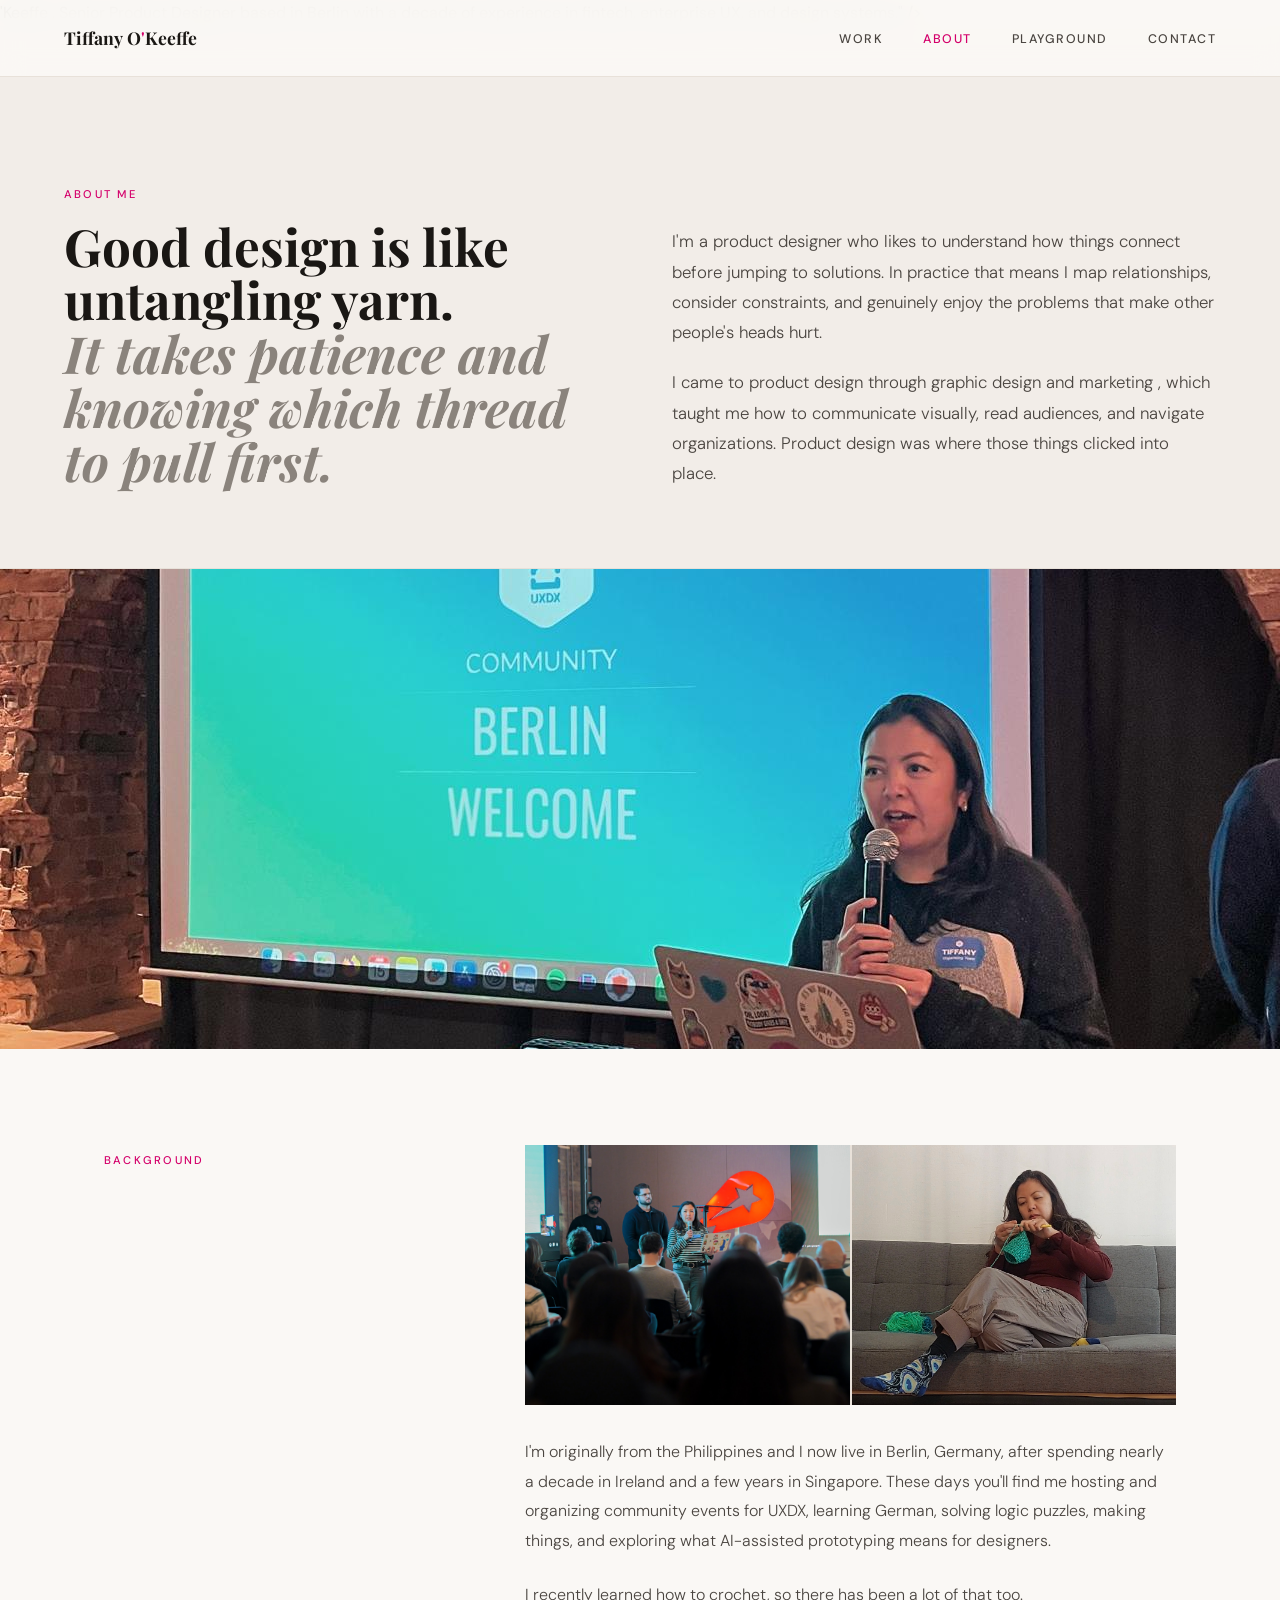
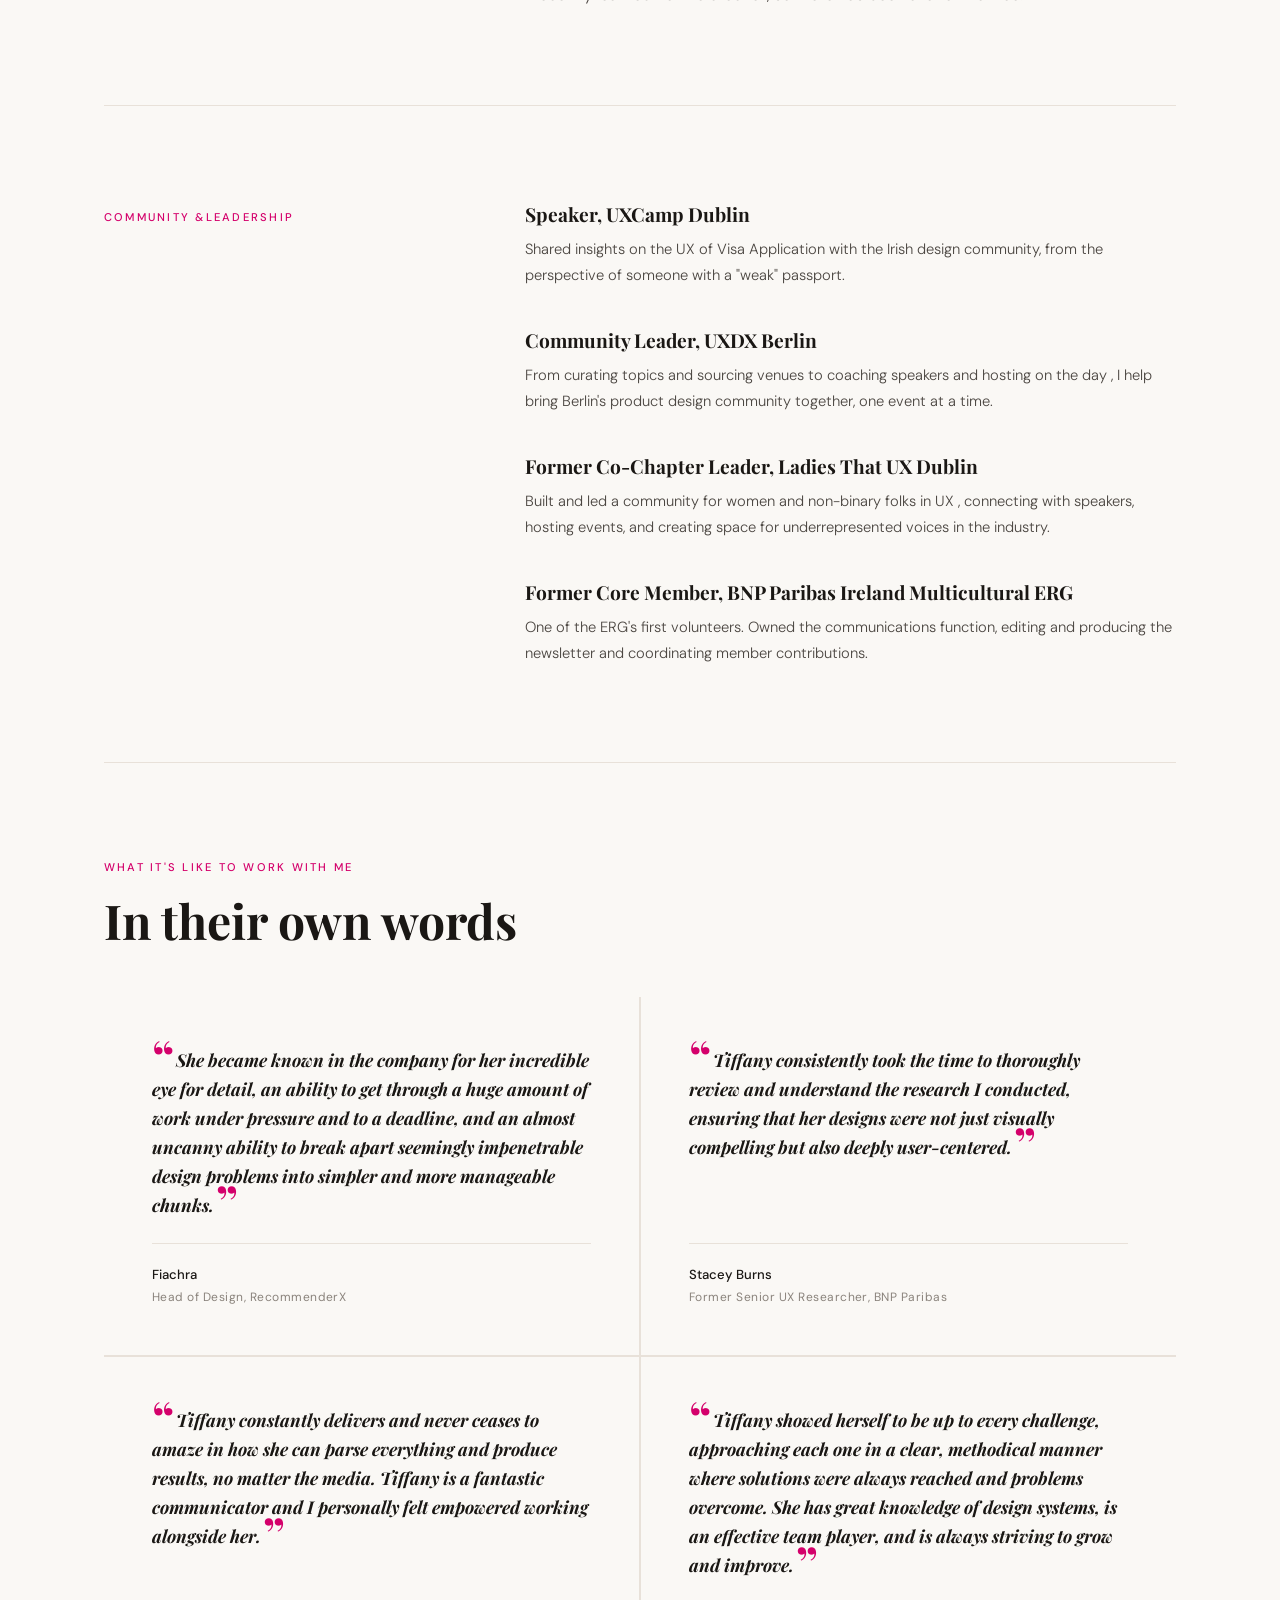
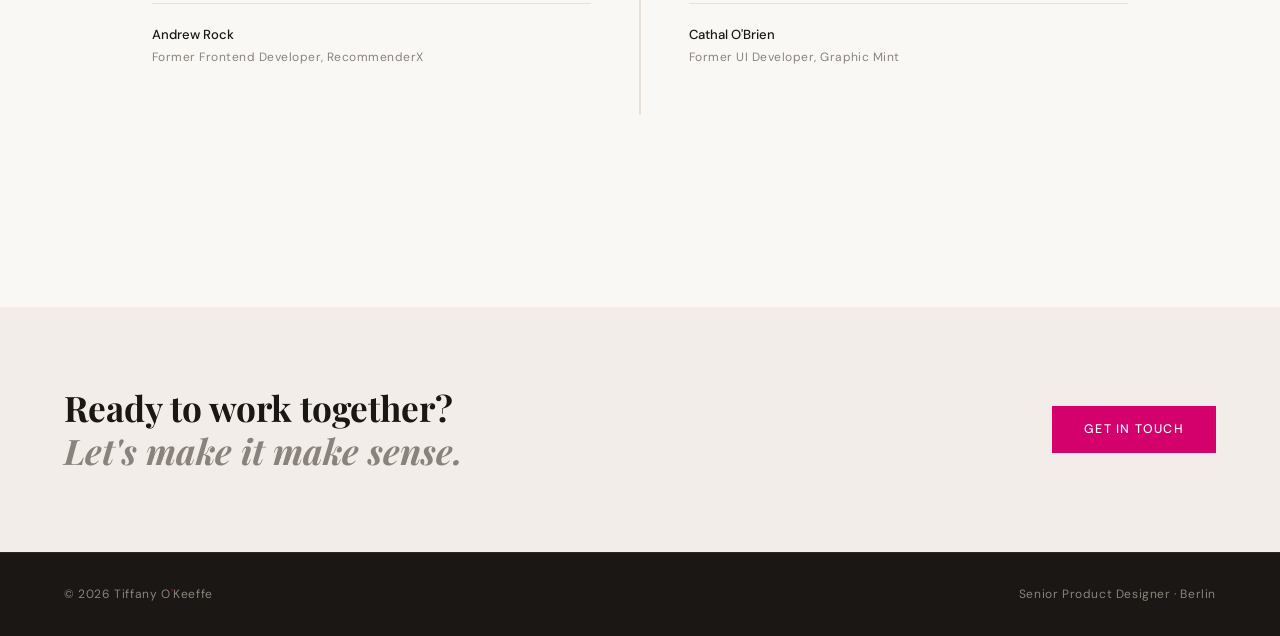
==== commit 0c42c463: "Add files via upload" ====
--- a/about.html
+++ b/about.html
@@ -64,31 +64,31 @@
 
     <!-- COMMUNITY -->
     <div class="community-grid">
-      <div class="bio-label fade-up">Community &amp;<br>Leadership</div>
+      <div class="bio-label fade-up">Community &amp;Leadership</div>
       <div class="community-items">
 
         <div class="community-item fade-up">
-          <div class="community-role">Speaker</div>
-          <div class="community-title">UXCamp Dublin</div>
+          <!-- <div class="community-role">Speaker</div> -->
+          <div class="community-title">Speaker, UXCamp Dublin</div>
           <p class="community-desc">Shared insights on the UX of Visa Application with the Irish design community, from the perspective of someone with a "weak" passport.</p>
         </div>
         
         <div class="community-item fade-up">
-          <div class="community-role">Community Ambassador</div>
-          <div class="community-title">UXDX Berlin</div>
+          <!-- <div class="community-role">Community Ambassador</div> -->
+          <div class="community-title">Community Leader, UXDX Berlin</div>
           <p class="community-desc">From curating topics and sourcing venues to coaching speakers and hosting on the day , I help bring Berlin's product design community together, one event at a time.</p>
         </div>
 
         <div class="community-item fade-up">
-          <div class="community-role">Former Co-Chapter Leader</div>
-          <div class="community-title">Ladies That UX Dublin</div>
-          <p class="community-desc">Built and led a community for women and non-binary folks in UX , finding speakers, hosting events, and creating space for underrepresented voices in the industry.</p>
+          <!-- <div class="community-role">Former Co-Chapter Leader</div> -->
+          <div class="community-title">Former Co-Chapter Leader, Ladies That UX Dublin</div>
+          <p class="community-desc">Built and led a community for women and non-binary folks in UX , connecting with speakers, hosting events, and creating space for underrepresented voices in the industry.</p>
         </div>
 
         <div class="community-item fade-up">
-          <div class="community-role">Former Core Member</div>
-          <div class="community-title">BNP Paribas Ireland Multicultural ERG</div>
-          <p class="community-desc">One of the founding members of BNP Paribas Ireland's Multicultural ERG. Owned the communications function , editing and producing the newsletter and coordinating member contributions.</p>
+          <!-- <div class="community-role">Former Core Member</div> -->
+          <div class="community-title">Former Core Member, BNP Paribas Ireland Multicultural ERG</div>
+          <p class="community-desc">One of the ERG's first volunteers. Owned the communications function, editing and producing the newsletter and coordinating member contributions.</p>
         </div>
 
       </div>
--- a/css/style.css
+++ b/css/style.css
@@ -321,7 +321,7 @@
   .nav-links a { font-size: 1.2rem !important; color: var(--ink) !important; letter-spacing: 0.1em; }
   .hero-content { padding: 0 2rem; }
   .hero-scroll { left: 2rem; }
-  .hero-image img, .hero-image video { height: 280px; object-fit: cover; }
+  .hero-image img, .hero-image video { aspect-ratio: 1 / 1; width: 100%; height: auto !important; object-fit: cover; object-position: center top; }
   .services { padding: 5rem 2rem; }
   .services-grid { grid-template-columns: 1fr; }
   .service-item { border-right: none; border-bottom: 1px solid var(--greige-dark); padding: 2.5rem 0; }
@@ -355,5 +355,21 @@
   .outcome-stats { grid-template-columns: repeat(2, 1fr); }
   .cs-outcome { margin: 4rem -2rem -4rem; padding: 4rem 2rem; }
   .cs-next { padding: 3rem 2rem; flex-direction: column; align-items: flex-start; }
-  footer { padding: 1.5rem 2rem; flex-direction: column; gap: 0.5rem; text-align: center; }
+  .footer { padding: 1.5rem 2rem; flex-direction: column; gap: 0.5rem; text-align: center; }
+  
+  /* Stack side-by-side images on mobile */
+.img-grid-2, .img-grid-3 { grid-template-columns: 1fr !important; }
+.full-bleed-grid { grid-template-columns: 1fr !important; }
+
+/* Reduce padding on image blocks */
+.cs-img-block { padding: 1rem; }
+.img-grid-item { padding: 0.5rem; }
+.design-carousel { padding: 1.5rem; }
+.design-carousel-grid { grid-template-columns: 1fr; }
+
+/* Stack nav gif and description on mobile */
+.cs-subsection .img-grid-2 { display: flex; flex-direction: column; }
+
+.nav-demo-layout { grid-template-columns: 1fr !important; gap: 1.5rem !important; }
+.nav-demo-layout > div:first-child { position: static !important; }
 }
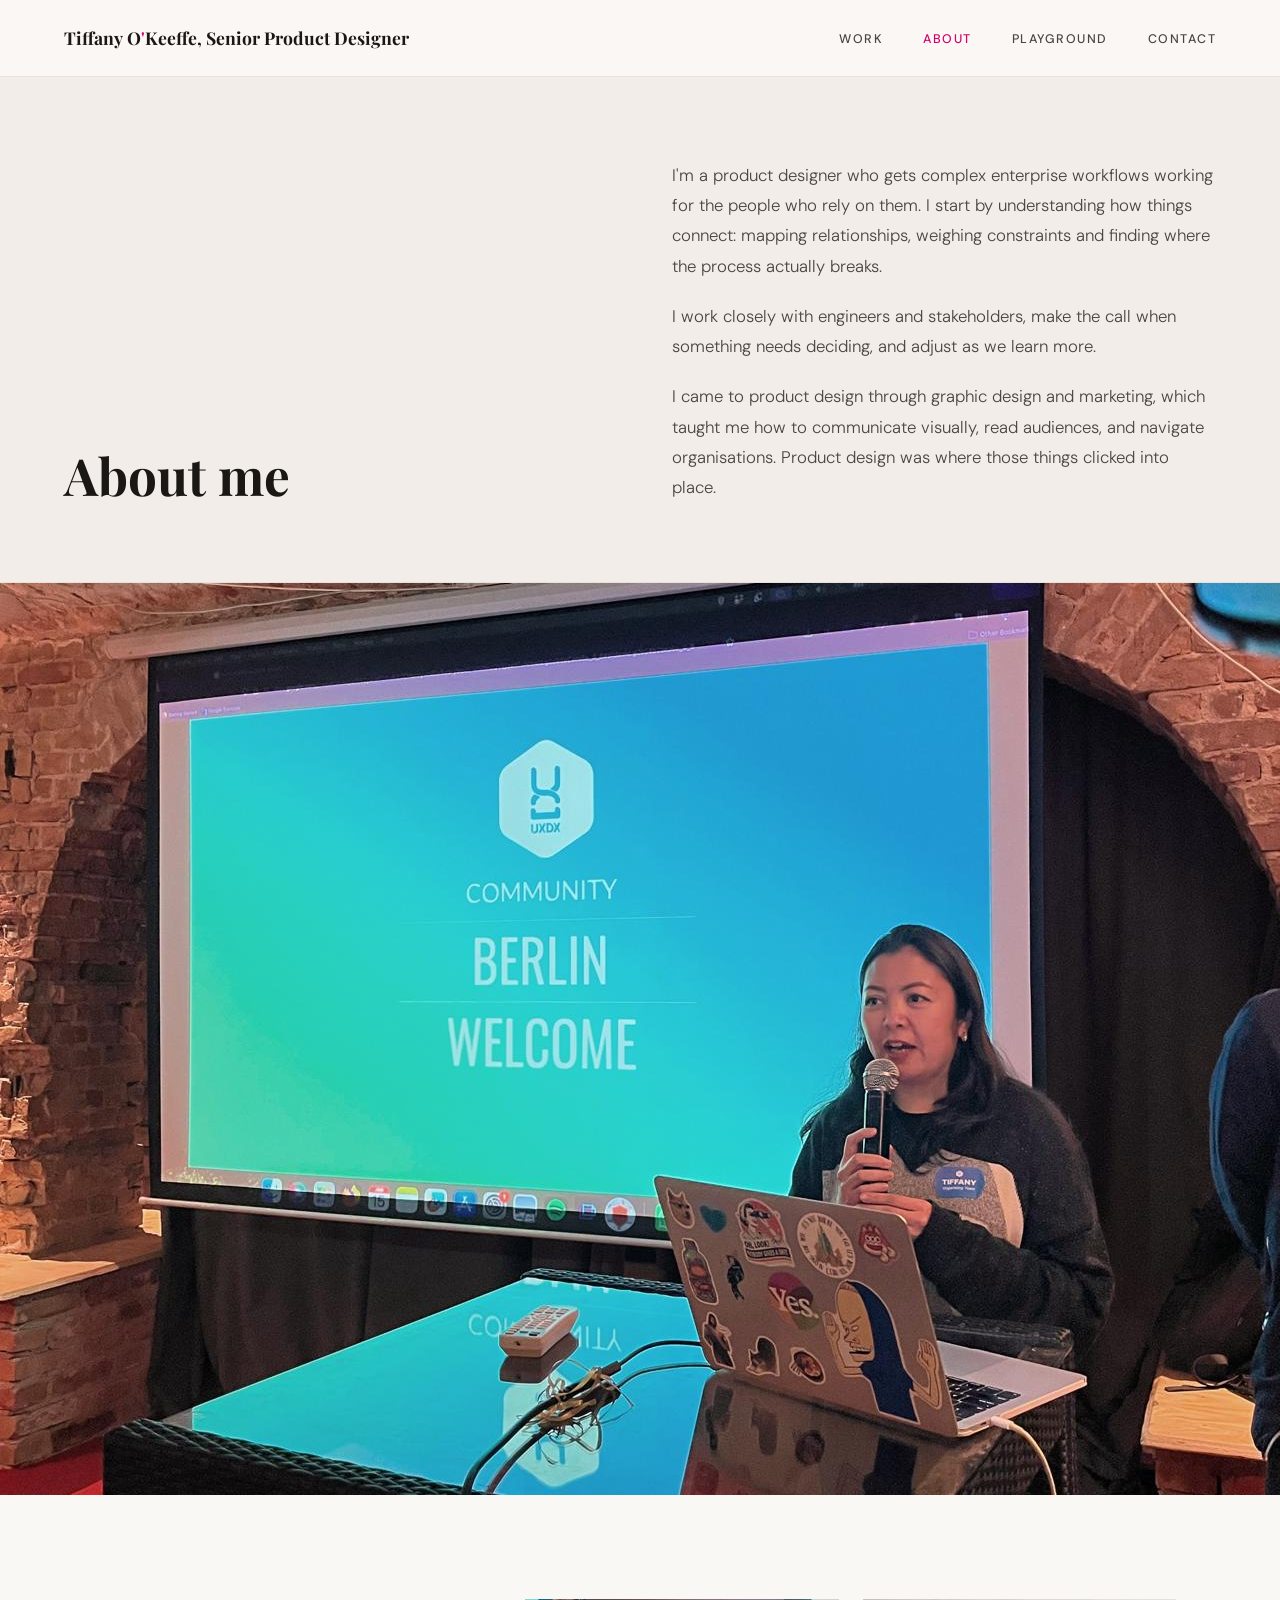
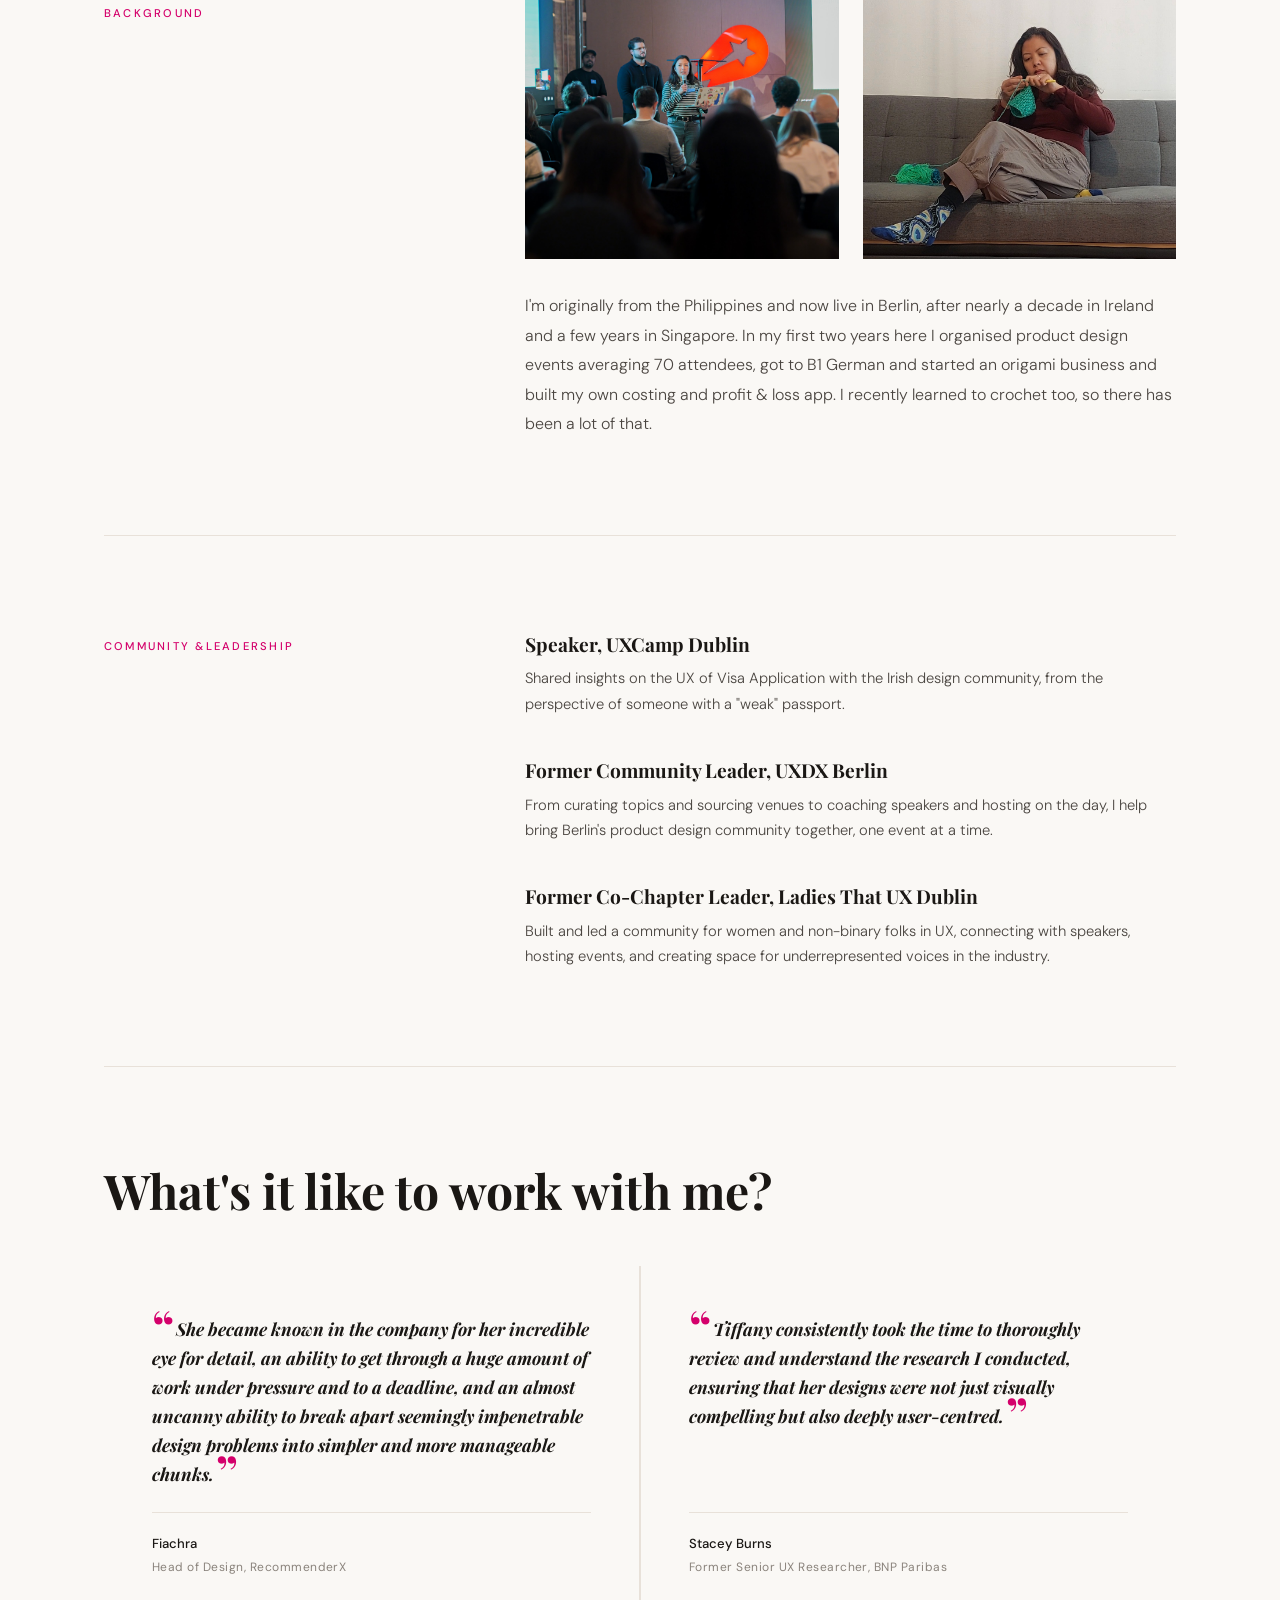
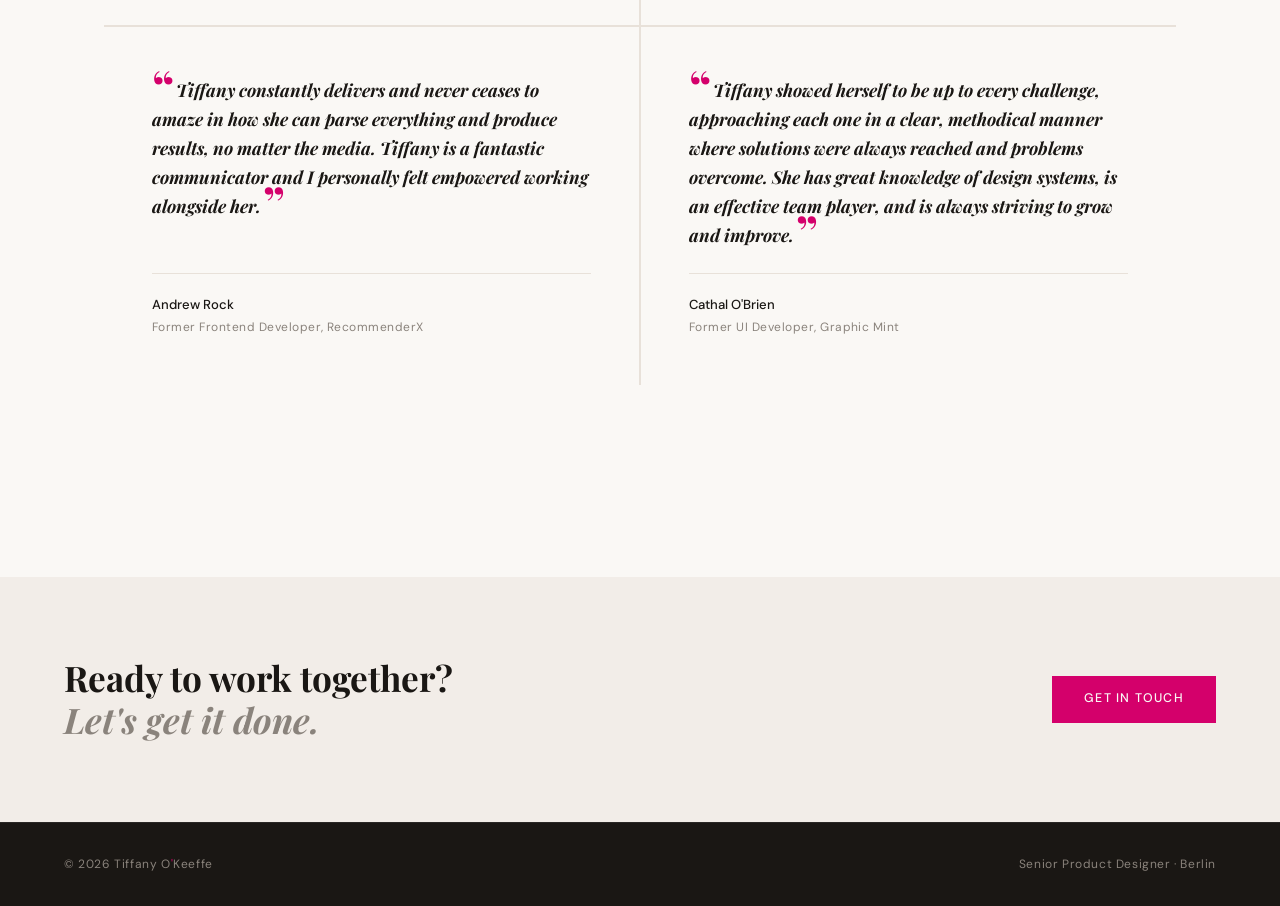
==== commit 29ecb814: "Add files via upload Removed mockups, greige bg, eyebrows. Increased corner radius of images." ====
--- a/about.html
+++ b/about.html
@@ -4,7 +4,7 @@
   <meta charset="UTF-8" />
   <meta name="viewport" content="width=device-width, initial-scale=1.0" />
   <title>Tiffany O'Keeffe | Senior Product Designer | SAAS, Fintech, Design Systems</title>
-  <meta name="description" content="About Tiffany O<span style="color: var(--pink);">'</span>Keeffe , Senior Product Designer based in Berlin with a decade of experience in fintech, enterprise UX, and design systems." />
+  <meta name="description" content="About Tiffany O'Keeffe, Senior Product Designer based in Berlin with a decade of experience in fintech, enterprise UX, and design systems." />
 
   <link rel="preconnect" href="https://fonts.googleapis.com" />
   <link rel="preconnect" href="https://fonts.gstatic.com" crossorigin />
@@ -14,7 +14,7 @@
 <body>
 
   <nav>
-    <a href="index.html" class="nav-logo">Tiffany O<span style="color: var(--pink);">'</span>Keeffe</a>
+    <a href="index.html" class="nav-logo">Tiffany O<span style="color: var(--pink);">'</span>Keeffe, Senior Product Designer</a>
     <ul class="nav-links">
       <li><a href="index.html#work">Work</a></li>
       <li><a href="about.html" class="active">About</a></li>
@@ -30,20 +30,21 @@
 
   <!-- PAGE HEADER -->
   <header class="page-header">
-    <div class="page-header-inner">
+    <div class="page-header-inner page-header-inner--top">
       <div>
-        <p class="page-eyebrow">About me</p>
-        <h1 class="page-title page-title--sm">Good design is like untangling yarn. <br><em>It takes patience and knowing which thread to pull first.</em></h1>
+        <!-- <p class="page-eyebrow">About me</p> -->
+        <h1 class="page-title page-title--sm"><span class="reveal-first">About me</span></h1>
       </div>
       <div class="page-intro">
-        <p>I'm a product designer who likes to understand how things connect before jumping to solutions. In practice that means I map relationships, consider constraints, and genuinely enjoy the problems that make other people's heads hurt.</p>
-        <p>I came to product design through graphic design and marketing , which taught me how to communicate visually, read audiences, and navigate organizations. Product design was where those things clicked into place.</p>
+        <p>I'm a product designer who gets complex enterprise workflows working for the people who rely on them. I start by understanding how things connect: mapping relationships, weighing constraints and finding where the process actually breaks.
+        <p>I work closely with engineers and stakeholders, make the call when something needs deciding, and adjust as we learn more.</p>
+        <p>I came to product design through graphic design and marketing, which taught me how to communicate visually, read audiences, and navigate organisations. Product design was where those things clicked into place.</p>
       </div>
     </div>
   </header>
 
   <!-- HERO IMAGE -->
-  <img src="images/about-tiffany.jpeg" alt="Tiffany speaking at UXDX Berlin" style="width:100%;height:480px;object-fit:cover;display:block;" />
+  <img src="images/about-tiffany.jpeg" alt="Tiffany speaking at UXDX Berlin" class="about-hero-img" />
 
   <div class="content">
 
@@ -51,13 +52,12 @@
     <div class="bio-grid fade-up">
       <div class="bio-label">Background</div>
       <div>
-        <div style="display:grid;grid-template-columns:1fr 1fr;gap:2px;background:var(--greige-mid);margin-bottom:2rem;">
+        <div style="display:grid;grid-template-columns:1fr 1fr;gap:1.5rem;margin-bottom:2rem;">
           <img src="images/about-community.jpg" alt="Tiffany speaking at UXDX event" style="width:100%;height:260px;object-fit:cover;display:block;" />
           <img src="images/about-crochet.jpg" alt="Tiffany crocheting" style="width:100%;height:260px;object-fit:cover;display:block;" />
         </div>
         <div class="bio-text">
-        <p>I'm originally from the Philippines and I now live in Berlin, Germany, after spending nearly a decade in Ireland and a few years in Singapore. These days you'll find me hosting and organizing community events for UXDX, learning German, solving logic puzzles, making things, and exploring what AI-assisted prototyping means for designers.</p>
-        <p>I recently learned how to crochet, so there has been a lot of that too.</p>
+        <p>I'm originally from the Philippines and now live in Berlin, after nearly a decade in Ireland and a few years in Singapore. In my first two years here I organised product design events averaging 70 attendees, got to B1 German and started an origami business and built my own costing and profit & loss app. I recently learned to crochet too, so there has been a lot of that.</p>
       </div>
       </div>
     </div>
@@ -75,29 +75,29 @@
         
         <div class="community-item fade-up">
           <!-- <div class="community-role">Community Ambassador</div> -->
-          <div class="community-title">Community Leader, UXDX Berlin</div>
-          <p class="community-desc">From curating topics and sourcing venues to coaching speakers and hosting on the day , I help bring Berlin's product design community together, one event at a time.</p>
+          <div class="community-title">Former Community Leader, UXDX Berlin</div>
+          <p class="community-desc">From curating topics and sourcing venues to coaching speakers and hosting on the day, I help bring Berlin's product design community together, one event at a time.</p>
         </div>
 
         <div class="community-item fade-up">
           <!-- <div class="community-role">Former Co-Chapter Leader</div> -->
           <div class="community-title">Former Co-Chapter Leader, Ladies That UX Dublin</div>
-          <p class="community-desc">Built and led a community for women and non-binary folks in UX , connecting with speakers, hosting events, and creating space for underrepresented voices in the industry.</p>
+          <p class="community-desc">Built and led a community for women and non-binary folks in UX, connecting with speakers, hosting events, and creating space for underrepresented voices in the industry.</p>
         </div>
 
-        <div class="community-item fade-up">
-          <!-- <div class="community-role">Former Core Member</div> -->
+        <!-- <div class="community-item fade-up">
+          <div class="community-role">Former Core Member</div>
           <div class="community-title">Former Core Member, BNP Paribas Ireland Multicultural ERG</div>
           <p class="community-desc">One of the ERG's first volunteers. Owned the communications function, editing and producing the newsletter and coordinating member contributions.</p>
-        </div>
+        </div> -->
 
       </div>
     </div>
 
     <!-- TESTIMONIALS -->
     <div class="testimonials-header fade-up">
-      <p class="section-label">What it's like to work with me</p>
-      <h2 class="section-title">In their own words</h2>
+      <!-- <p class="section-label">What it's like to work with me</p> -->
+      <h2 class="section-title">What's it like to work with me?</h2>
     </div>
 
     <div class="testimonials-grid">
@@ -111,7 +111,7 @@
       </div>
 
       <div class="testimonial">
-        <p class="testimonial-quote">Tiffany consistently took the time to thoroughly review and understand the research I conducted, ensuring that her designs were not just visually compelling but also deeply user-centered.</p>
+        <p class="testimonial-quote">Tiffany consistently took the time to thoroughly review and understand the research I conducted, ensuring that her designs were not just visually compelling but also deeply user-centred.</p>
         <div class="testimonial-author">
           <div class="testimonial-name">Stacey Burns</div>
           <div class="testimonial-role">Former Senior UX Researcher, BNP Paribas</div>
@@ -140,7 +140,7 @@
 
   <!-- CTA -->
   <div class="about-cta">
-    <div class="about-cta-text">Ready to work together?<br><em>Let's make it make sense.</em></div>
+    <div class="about-cta-text">Ready to work together?<br><em>Let's get it done.</em></div>
     <a href="mailto:hello@tiffanyokeeffe.com" class="btn">Get in touch</a>
   </div>
 
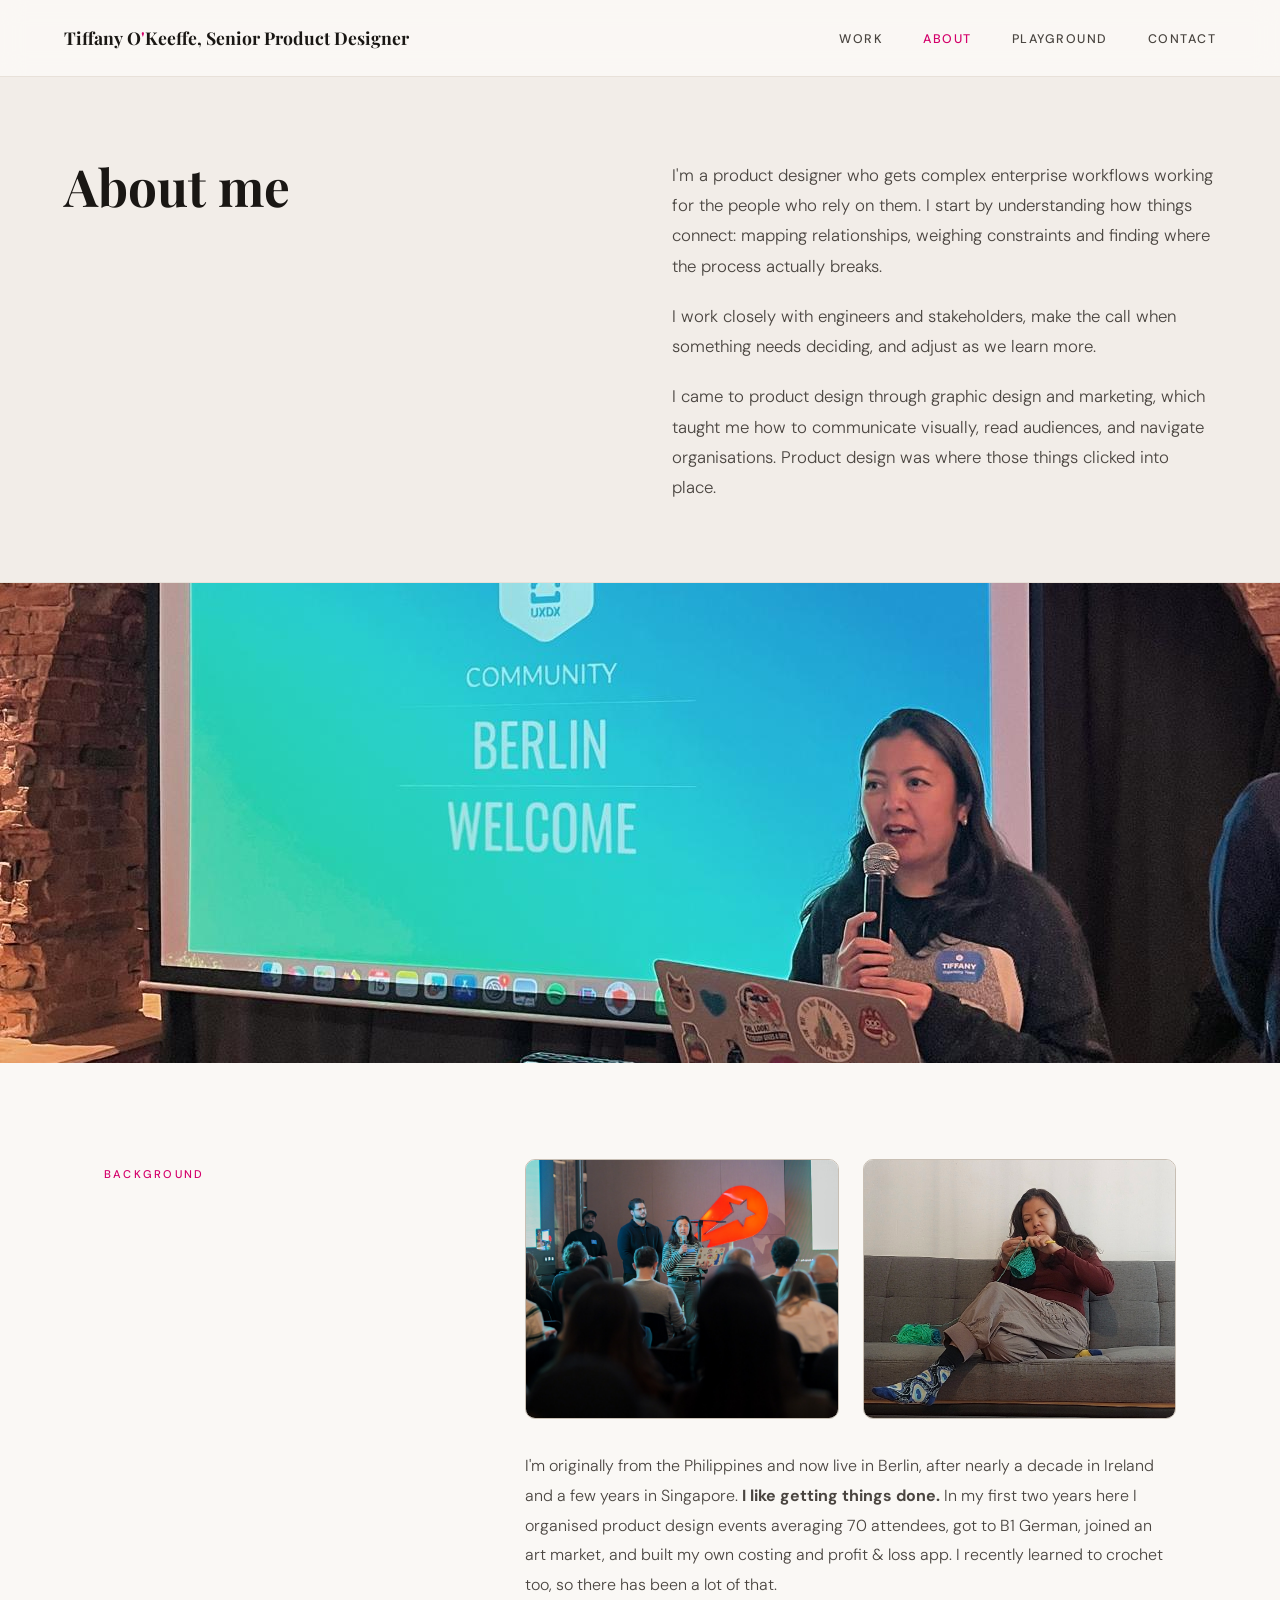
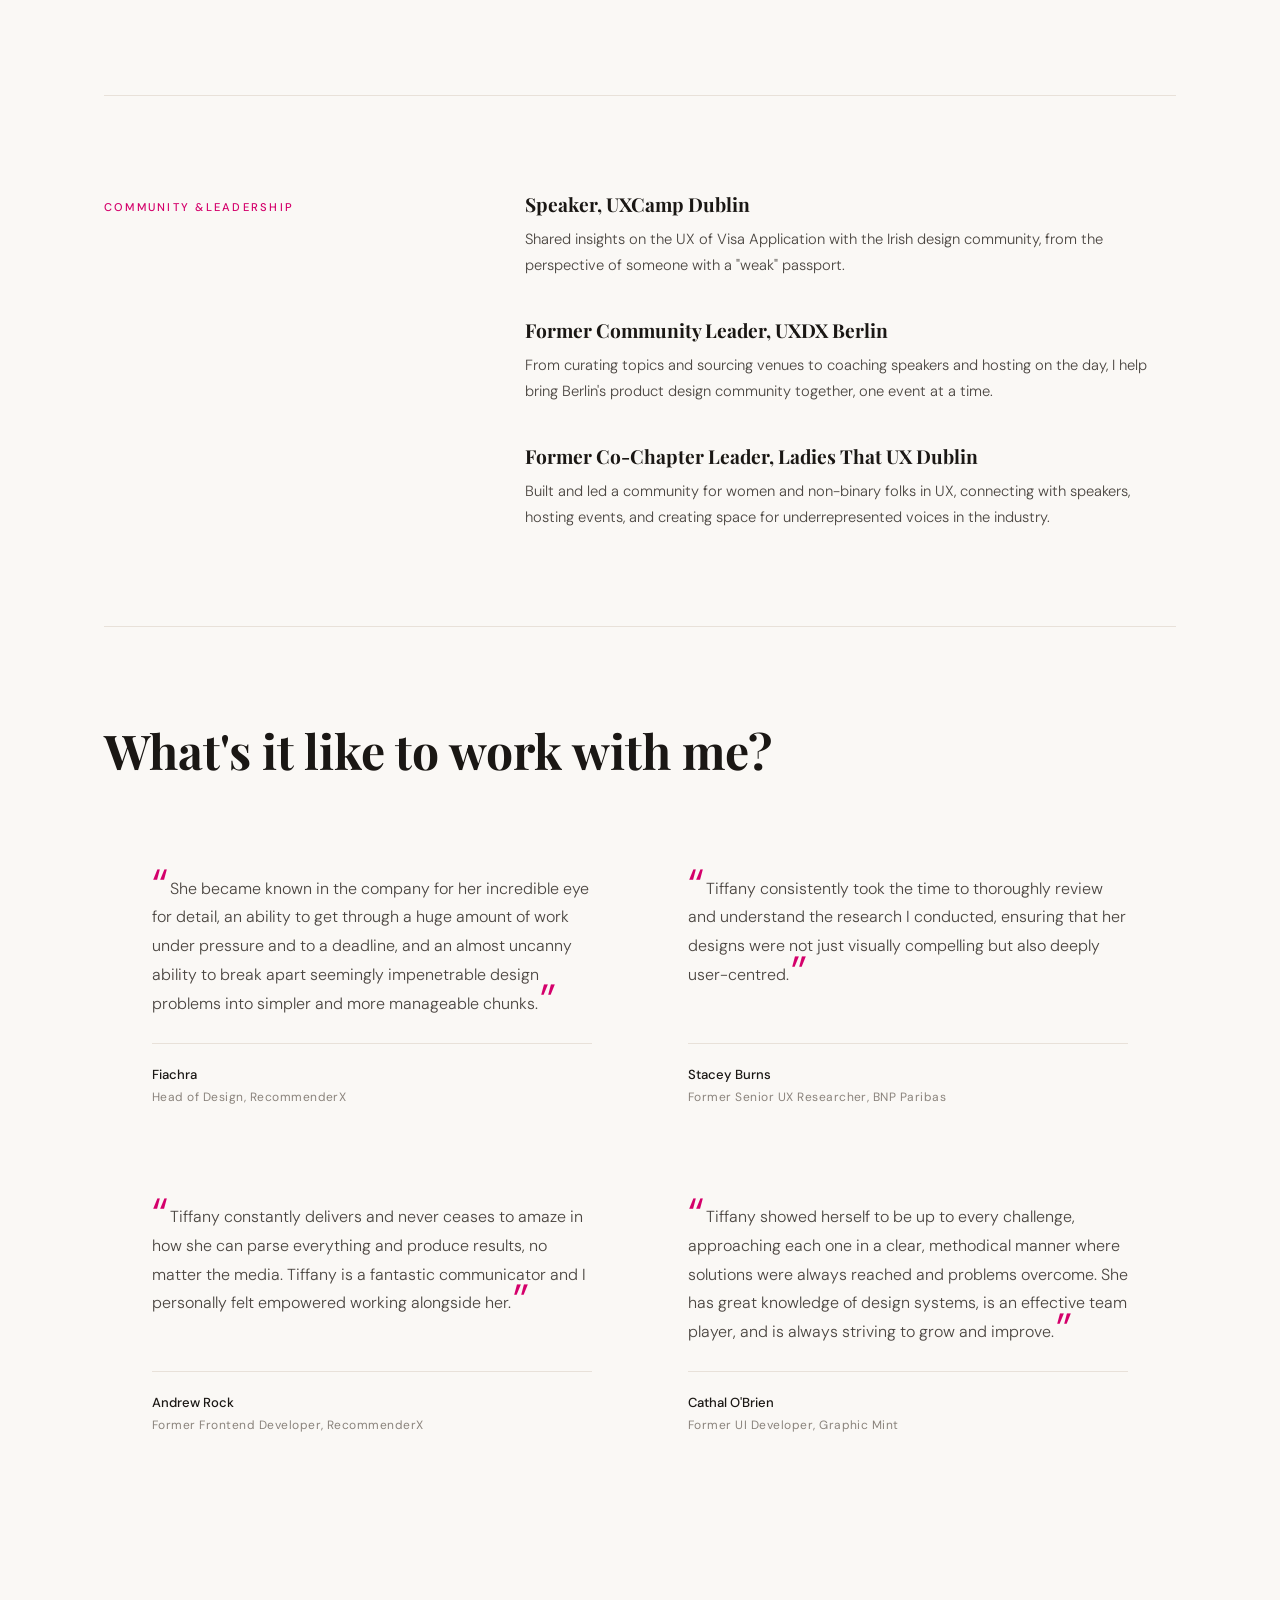
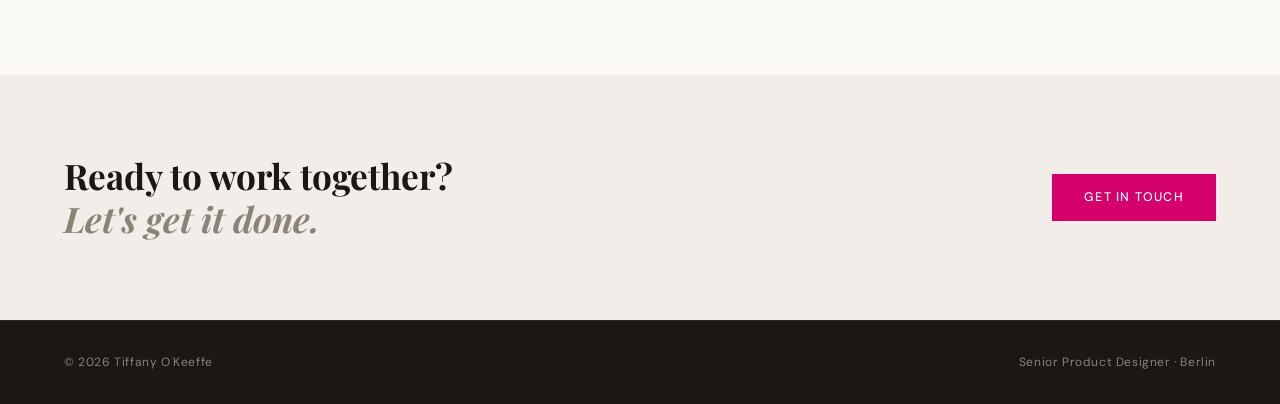
==== commit e580e785: "Tiny edits on About copy" ====
--- a/about.html
+++ b/about.html
@@ -57,7 +57,7 @@
           <img src="images/about-crochet.jpg" alt="Tiffany crocheting" style="width:100%;height:260px;object-fit:cover;display:block;" />
         </div>
         <div class="bio-text">
-        <p>I'm originally from the Philippines and now live in Berlin, after nearly a decade in Ireland and a few years in Singapore. In my first two years here I organised product design events averaging 70 attendees, got to B1 German and started an origami business and built my own costing and profit & loss app. I recently learned to crochet too, so there has been a lot of that.</p>
+        <p>I'm originally from the Philippines and now live in Berlin, after nearly a decade in Ireland and a few years in Singapore. <strong>I like getting things done.</strong> In my first two years here I organised product design events averaging 70 attendees, got to B1 German, joined an art market, and built my own costing and profit & loss app. I recently learned to crochet too, so there has been a lot of that.</p>
       </div>
       </div>
     </div>
--- a/css/style.css
+++ b/css/style.css
@@ -73,11 +73,19 @@
 .fade-up.visible { opacity: 1; transform: translateY(0); }
 
 /* ── INDEX ── */
-.hero { position: relative; height: 100vh; min-height: 600px; display: flex; align-items: center; overflow: hidden; background: #1a1714; }
+.hero { position: relative; height: 75vh; min-height: 560px; padding-top: 4rem; display: flex; align-items: center; overflow: hidden; background: #1a1714; }
 .hero-content { position: relative; z-index: 2; padding: 0 4rem; max-width: 900px; }
 .hero-eyebrow { font-size: 0.75rem; font-weight: 500; letter-spacing: 0.18em; text-transform: uppercase; color: rgba(250,248,245,0.85); margin-bottom: 1.5rem; opacity: 0; animation: fadeUp 0.8s ease 0.3s forwards; }
-.hero-title { font-family: 'Playfair Display', serif; font-size: clamp(3.5rem, 8vw, 7rem); font-weight: 700; line-height: 1.05; color: var(--white); letter-spacing: -0.01em; margin-bottom: 2rem; opacity: 0; animation: fadeUp 0.8s ease 0.5s forwards; }
+.hero-title { font-family: 'Playfair Display', serif; font-size: clamp(2.4rem, 5vw, 4.5rem); font-weight: 700; line-height: 1.05; color: var(--white); letter-spacing: -0.01em; margin-bottom: 2rem; opacity: 0; animation: fadeUp 0.8s ease 0.5s forwards; }
 .hero-title em { font-style: italic; color: var(--greige-dark); }
+.hero-title { font-weight: 400; }
+.hero-title strong { font-weight: 700; }
+.hero-fade { animation: heroFadeOut 0.7s ease 2.0s forwards; }
+.hero-collapse { display: grid; grid-template-rows: 1fr; animation: heroCollapse 0.7s ease 3.9s forwards; }
+.hero-collapse > * { overflow: hidden; min-height: 0; padding-bottom: 0.3em; margin-bottom: -0.3em; }
+.hero-title .nowrap { white-space: nowrap; }
+@keyframes heroFadeOut { to { opacity: 0; } }
+@keyframes heroCollapse { to { grid-template-rows: 0fr; } }
 .hero-subtitle { font-size: 1.05rem; font-weight: 300; color: rgba(250,248,245,0.72); max-width: 520px; line-height: 1.75; opacity: 0; animation: fadeUp 0.8s ease 0.7s forwards; }
 .hero-cta { display: inline-block; margin-top: 2.5rem; padding: 0.85rem 2rem; background: var(--pink); color: var(--white); font-size: 0.78rem; font-weight: 500; letter-spacing: 0.1em; text-transform: uppercase; text-decoration: none; transition: background 0.2s ease, transform 0.2s ease; opacity: 0; animation: fadeUp 0.8s ease 0.9s forwards; }
 .hero-cta:hover { background: var(--pink-dark); transform: scale(1.02); }
@@ -94,14 +102,19 @@
 .service-desc { font-size: 0.95rem; color: var(--ink-soft); line-height: 1.7; font-weight: 300; }
 .work { background: var(--white); padding: 7rem 4rem; }
 .work-inner { max-width: 1200px; margin: 0 auto; }
-.work-grid { display: grid; grid-template-columns: repeat(2, 1fr); gap: 2px; background: var(--greige-mid); }
+.work-grid { display: grid; grid-template-columns: repeat(2, 1fr); gap: 0; column-gap: 2rem; }
 .case-study { background: var(--white); padding: 3rem; display: flex; flex-direction: column; gap: 1.25rem; text-decoration: none; color: inherit; opacity: 0; transform: translateY(28px); transition: opacity 0.55s ease, transform 0.55s ease, background 0.25s ease; }
 .case-study.visible { opacity: 1; transform: translateY(0); }
 .case-study:hover { background: var(--greige); }
 .case-study:hover .cs-arrow { transform: translate(4px, -4px); }
-.cs-image { width: calc(100% + 6rem); height: 220px; overflow: hidden; margin: -3rem -3rem 0 -3rem; }
-.cs-image img { width: 100%; height: 100%; object-fit: cover; display: block; transition: transform 0.5s ease; }
-.case-study:hover .cs-image img { transform: scale(1.04); }
+.cs-image { position: relative; width: calc(100% + 6rem); height: 300px; overflow: hidden; margin: -3rem -3rem 0 -3rem; background: transparent; border-bottom: 1px solid var(--greige-dark); }
+.cs-image img { position: absolute; top: 1.75rem; left: 1.75rem; width: calc(100% - 3.5rem); height: calc(100% - 1.75rem); object-fit: cover; object-position: top left; display: block; background: var(--white); border: 1px solid var(--greige-dark); border-bottom: none; border-radius: 10px 10px 0 0; }
+.cs-lock { position: absolute; top: 0.75rem; right: 0.75rem; z-index: 2; width: 32px; height: 32px; border-radius: 50%; background: var(--white); border: 1px solid var(--greige-dark); color: var(--ink); display: flex; align-items: center; justify-content: center; }
+.cs-lock svg { width: 16px; height: 16px; fill: none; stroke: currentColor; stroke-width: 1.8; stroke-linecap: round; stroke-linejoin: round; }
+.case-study.visible .cs-image img { animation: screenRise 0.9s cubic-bezier(0.22, 0.7, 0.2, 1) 0.3s both; }
+@keyframes screenRise { from { opacity: 0; transform: translateY(48px); } to { opacity: 1; transform: translateY(0); } }
+@media (max-width: 900px) { .cs-image { height: 220px; } }
+@media (prefers-reduced-motion: reduce) { .case-study.visible .cs-image img { animation: none; } }
 .cs-index { font-family: 'Playfair Display', serif; font-size: 0.95rem; color: var(--greige-dark); font-weight: 700; }
 .cs-card-title { font-family: 'Playfair Display', serif; font-size: 1.6rem; font-weight: 700; line-height: 1.2; color: var(--ink); }
 .cs-desc { font-size: 0.9rem; color: var(--ink-soft); line-height: 1.75; font-weight: 300; flex: 1; }
@@ -122,9 +135,15 @@
 /* ── PAGE HEADER (about, playground) ── */
 .page-header { padding: 10rem 4rem 5rem; background: var(--greige); border-bottom: 1px solid var(--greige-mid); }
 .page-header-inner { max-width: 1200px; margin: 0 auto; display: grid; grid-template-columns: 1fr 1fr; gap: 4rem; align-items: end; }
+.page-header-inner--top { align-items: start; }
 .page-eyebrow { font-size: 0.7rem; font-weight: 500; letter-spacing: 0.2em; text-transform: uppercase; color: var(--pink); margin-bottom: 1rem; }
 .page-title { font-family: 'Playfair Display', serif; font-size: clamp(2.8rem, 6vw, 5rem); font-weight: 700; line-height: 1.05; color: var(--ink); }
 .page-title em { font-style: italic; color: var(--ink-muted); }
+/* About page title: main line appears first, lead-in appears shortly after */
+.reveal-first, .reveal-late { display: block; opacity: 0; animation: fadeUp 0.8s ease forwards; }
+.reveal-first { animation-delay: 0.3s; }
+.reveal-late { animation-delay: 1.6s; }
+@media (prefers-reduced-motion: reduce) { .reveal-first, .reveal-late { animation: none; opacity: 1; } }
 .page-title--sm {
   font-size: clamp(1.8rem, 4vw, 3.2rem);
 }
@@ -144,12 +163,12 @@
 .community-title { font-family: 'Playfair Display', serif; font-size: 1.2rem; font-weight: 700; color: var(--ink); margin-bottom: 0.6rem; line-height: 1.3; }
 .community-desc { font-size: 0.92rem; color: var(--ink-soft); line-height: 1.75; font-weight: 300; }
 .testimonials-header { margin-bottom: 3rem; }
-.testimonials-grid { display: grid; grid-template-columns: repeat(2, 1fr); gap: 2px; background: var(--greige-mid); }
+.testimonials-grid { display: grid; grid-template-columns: repeat(2, 1fr); gap: 0; }
 .testimonial { background: var(--white); padding: 3rem; display: flex; flex-direction: column; gap: 1.5rem; opacity: 0; transform: translateY(24px); transition: opacity 0.5s ease, transform 0.5s ease; }
 .testimonial.visible { opacity: 1; transform: translateY(0); }
-.testimonial-quote { font-family: 'Playfair Display', serif; font-size: 1.1rem; font-style: italic; font-weight: 700; color: var(--ink); line-height: 1.65; flex: 1; }
-.testimonial-quote::before { content: '\201C'; font-size: 3rem; line-height: 0; vertical-align: -0.6rem; color: var(--pink); margin-right: 0.1rem; font-style: normal; }
-.testimonial-quote::after { content: '\201D'; font-size: 3rem; line-height: 0; vertical-align: -0.6rem; color: var(--pink); margin-left: 0.1rem; font-style: normal; }
+.testimonial-quote { font-family: 'DM Sans', sans-serif; font-size: 1rem; font-style: normal; font-weight: 300; color: var(--ink-soft); line-height: 1.8; flex: 1; }
+.testimonial-quote::before { font-family: inherit; font-weight: 300; content: '\201C'; font-size: 3rem; line-height: 0; vertical-align: -0.6rem; color: var(--pink); margin-right: 0.1rem; font-style: normal; }
+.testimonial-quote::after { font-family: inherit; font-weight: 300; content: '\201D'; font-size: 3rem; line-height: 0; vertical-align: -0.6rem; color: var(--pink); margin-left: 0.1rem; font-style: normal; }
 .testimonial-author { border-top: 1px solid var(--greige-mid); padding-top: 1.25rem; }
 .testimonial-name { font-size: 0.82rem; font-weight: 500; color: var(--ink); margin-bottom: 0.2rem; }
 .testimonial-role { font-size: 0.75rem; color: var(--ink-muted); letter-spacing: 0.04em; }
@@ -179,6 +198,9 @@
 .project-img-side img { width: 100%; height: auto; display: block; }
 .project-img-constrained { margin: 2.5rem 0; max-width: 360px; }
 .project-img-constrained img { width: 100%; height: auto; display: block; }
+.project-img-full img, .project-img-side img, .project-img-constrained img { border: 1px solid var(--greige-dark); border-radius: 10px; background: var(--white); }
+.about-hero-img { display: block; width: 100%; height: 480px; object-fit: cover; }
+.bio-grid img { border: 1px solid var(--greige-dark); border-radius: 10px; }
 .project-link { display: inline-flex; align-items: center; gap: 0.5rem; font-size: 0.75rem; font-weight: 500; letter-spacing: 0.1em; text-transform: uppercase; color: var(--pink); text-decoration: none; margin-top: 1.5rem; transition: gap 0.2s ease; }
 .project-link:hover { gap: 0.75rem; }
 .project-link span { font-size: 1rem; }
@@ -211,7 +233,7 @@
 .cs-body p + p { margin-top: 1.25rem; }
 .cs-footnote { font-size: 0.82rem; color: var(--ink-muted); border-top: 1px solid var(--greige-mid); padding-top: 1rem; margin-top: 1.5rem; font-style: italic; line-height: 1.6; }
 .cs-subsection { margin-bottom: 4rem; }
-.cs-subsection-title { font-family: 'Playfair Display', serif; font-size: 1.4rem; font-weight: 700; color: var(--ink); margin-bottom: 1rem; padding-bottom: 1rem; border-bottom: 1px solid var(--greige-mid); }
+.cs-subsection-title { font-family: 'DM Sans', sans-serif; font-size: 0.78rem; font-weight: 500; letter-spacing: 0.1em; text-transform: uppercase; color: var(--ink); margin-bottom: 0.75rem; }
 .pain-points { display: grid; grid-template-columns: repeat(3, 1fr); gap: 2px; background: var(--greige-mid); margin: 2rem 0; }
 .pain-points--2col {
   grid-template-columns: repeat(2, 1fr);
@@ -221,10 +243,10 @@
 .pain-point-desc { font-size: 0.9rem; color: var(--ink-soft); line-height: 1.75; font-weight: 300; }
 .cs-quote { background: var(--greige); border-left: 3px solid var(--pink); padding: 3rem 3.5rem; margin: 4rem 0; }
 .cs-quote-stat { font-family: 'Playfair Display', serif; font-size: 5rem; font-weight: 700; color: var(--pink); line-height: 1; margin-bottom: 1rem; }
-.cs-quote-text { font-family: 'Playfair Display', serif; font-size: 1.3rem; font-style: italic; font-weight: 700; color: var(--ink); line-height: 1.6; }
+.cs-quote-text { font-family: 'DM Sans', sans-serif; font-size: 1.3rem; font-style: normal; font-weight: 300; color: var(--ink-soft); line-height: 1.6; }
 .cs-pullquote-cite { font-size: 0.78rem; font-weight: 500; color: var(--ink-muted); letter-spacing: 0.05em; margin-top: 1rem; display: block; }
 .cs-pullquote-block { background: var(--greige); border-left: 3px solid var(--pink); padding: 2.5rem 3rem; margin: 3rem 0; }
-.cs-pullquote-text { font-family: 'Playfair Display', serif; font-size: 1.15rem; font-style: italic; font-weight: 700; color: var(--ink); line-height: 1.65; margin-bottom: 1rem; }
+.cs-pullquote-text { font-family: 'DM Sans', sans-serif; font-size: 1.15rem; font-style: normal; font-weight: 300; color: var(--ink-soft); line-height: 1.8; margin-bottom: 1rem; }
 .cs-pullquote-text::before { content: '\201C'; font-size: 3rem; line-height: 0; vertical-align: -0.6rem; color: var(--pink); margin-right: 0.1rem; font-style: normal; }
 .cs-pullquote-text::after { content: '\201D'; font-size: 3rem; line-height: 0; vertical-align: -0.6rem; color: var(--pink); margin-left: 0.1rem; font-style: normal; }
 .cs-stat-block { background: var(--greige); border-left: 3px solid var(--pink); padding: 3rem 3.5rem; margin: 3rem 0; }
@@ -238,20 +260,28 @@
 .stat-label { font-size: 0.72rem; font-weight: 500; letter-spacing: 0.1em; text-transform: uppercase; color: var(--ink); }
 .stat-desc { font-size: 0.82rem; color: var(--ink-muted); line-height: 1.6; font-weight: 300; }
 .cs-img-stack { display: flex; flex-direction: column; gap: 3rem; margin-top: 2.5rem; }
-.cs-img-block { background: var(--greige); padding: 2rem; }
+.cs-img-block { background: transparent; padding: 0; }
 .cs-img-block img, .cs-img-block video { width: 100%; height: auto; display: block; box-shadow: 0 4px 24px rgba(26,23,20,0.08); }
 .cs-img-block .img-caption { margin-top: 1rem; }
+/* case study images: same treatment as the homepage thumbnails */
+.cs-content img, .cs-content video, .cs-img-block img, .cs-img-block video, .img-grid-item img, .design-carousel img, .design-carousel video { border: 1px solid var(--greige-dark); border-radius: 10px; background: var(--white); box-shadow: none !important; }
+/* these images already have their own border and rounded corners */
+.cs-content img[src$="dsm-wireframing-toolkit.png"], .cs-content img[src$="mastercard-specs.png"], .cs-content img[src$="mbi-specs.png"] { border: none; border-radius: 0; background: transparent; }
+/* side-by-side images share one height: each column's width follows its image's aspect ratio */
+.eq-row { display: flex !important; align-items: flex-start; gap: 2rem; }
+.eq-row > * { flex: var(--r, 1) 1 0; min-width: 0; }
+@media (max-width: 900px) { .eq-row { flex-direction: column; } .eq-row > * { flex: none; width: 100%; } }
 .img-placeholder { width: 100%; background: var(--greige-mid); display: flex; flex-direction: column; align-items: center; justify-content: center; gap: 0.5rem; color: var(--greige-dark); }
 .img-placeholder span { font-size: 0.72rem; font-weight: 500; letter-spacing: 0.1em; text-transform: uppercase; text-align: center; padding: 0 1rem; }
 .img-placeholder--tall { height: 400px; }
 .img-placeholder--medium { height: 300px; }
 .img-placeholder--short { height: 220px; }
 .img-caption { font-size: 0.78rem; color: var(--ink-muted); font-style: italic; margin-top: 0.75rem; line-height: 1.5; }
-.img-grid-2 { display: grid; grid-template-columns: 1fr 1fr; gap: 2px; background: var(--greige-mid); margin: 2rem 0; }
-.img-grid-2 > div { background: var(--white); }
-.img-grid-3 { display: grid; grid-template-columns: repeat(3, 1fr); gap: 2px; background: var(--greige-mid); margin: 2rem 0; }
-.img-grid-3 > div { background: var(--white); }
-.img-grid-item { padding: 1rem; }
+.img-grid-2 { display: grid; grid-template-columns: 1fr 1fr; gap: 2rem; margin: 2rem 0; }
+.img-grid-2 > div { background: transparent; }
+.img-grid-3 { display: grid; grid-template-columns: repeat(3, 1fr); gap: 2rem; margin: 2rem 0; }
+.img-grid-3 > div { background: transparent; }
+.img-grid-item { padding: 0; }
 .img-grid-item .img-caption { margin-top: 0.5rem; }
 .cs-outcome { background: var(--ink); color: var(--white); padding: 5rem 4rem; margin: 4rem -4rem -6rem; }
 .cs-outcome-inner { max-width: 800px; margin: 0 auto; }
@@ -272,7 +302,7 @@
 .outcome-stat-label { font-size: 0.7rem; font-weight: 500; letter-spacing: 0.1em; text-transform: uppercase; color: rgba(250,248,245,0.6); margin-bottom: 0.4rem; }
 .outcome-stat-desc { font-size: 0.8rem; color: rgba(250,248,245,0.4); line-height: 1.5; font-weight: 300; }
 .cs-closing-quote { border-top: 1px solid rgba(255,255,255,0.1); padding-top: 3rem; margin-top: 3rem; }
-.cs-closing-quote-text { font-family: 'Playfair Display', serif; font-size: 1.1rem; font-style: italic; font-weight: 700; color: rgba(250,248,245,0.85); line-height: 1.7; margin-bottom: 1rem; }
+.cs-closing-quote-text { font-family: 'DM Sans', sans-serif; font-size: 1.1rem; font-style: normal; font-weight: 300; color: rgba(250,248,245,0.85); line-height: 1.8; margin-bottom: 1rem; }
 .cs-closing-quote-text::before { content: '\201C'; font-size: 3rem; line-height: 0; vertical-align: -0.6rem; color: var(--pink-light); margin-right: 0.1rem; font-style: normal; }
 .cs-closing-quote-text::after { content: '\201D'; font-size: 3rem; line-height: 0; vertical-align: -0.6rem; color: var(--pink-light); margin-left: 0.1rem; font-style: normal; }
 .cs-closing-quote-cite { font-size: 0.78rem; font-weight: 500; color: var(--ink-muted); letter-spacing: 0.05em; }
@@ -283,9 +313,9 @@
 .cs-next-arrow { font-size: 2rem; color: var(--pink); }
 
 /* Page-specific components */
-.design-carousel { background: var(--greige); padding: 3rem 4rem; margin: 2rem -4rem; }
-.design-carousel-grid { display: grid; grid-template-columns: repeat(3, 1fr); gap: 2px; background: var(--greige-mid); }
-.design-carousel-item { background: var(--white); padding: 1rem; }
+.design-carousel { background: transparent; padding: 3rem 4rem; margin: 2rem -4rem; }
+.design-carousel-grid { display: grid; grid-template-columns: repeat(3, 1fr); gap: 2rem; }
+.design-carousel-item { background: transparent; padding: 0; }
 .design-carousel-caption { font-size: 0.78rem; color: var(--ink-muted); font-style: italic; margin-top: 1.5rem; text-align: center; line-height: 1.5; }
 .decision-list { display: flex; flex-direction: column; gap: 2px; background: var(--greige-mid); margin: 2rem 0; }
 .decision-item { background: var(--white); padding: 2.5rem; display: grid; grid-template-columns: auto 1fr; gap: 2rem; align-items: start; }
@@ -320,6 +350,7 @@
   .nav-links.open { display: flex !important; }
   .nav-links a { font-size: 1.2rem !important; color: var(--ink) !important; letter-spacing: 0.1em; }
   .hero-content { padding: 0 2rem; }
+  .hero-title { font-size: clamp(2.4rem, 10vw, 3.5rem); }
   .hero-scroll { left: 2rem; }
   .hero-image img, .hero-image video { aspect-ratio: 1 / 1; width: 100%; height: auto !important; object-fit: cover; object-position: center top; }
   .services { padding: 5rem 2rem; }
@@ -362,8 +393,8 @@
 .full-bleed-grid { grid-template-columns: 1fr !important; }
 
 /* Reduce padding on image blocks */
-.cs-img-block { padding: 1rem; }
-.img-grid-item { padding: 0.5rem; }
+.cs-img-block { padding: 0; }
+.img-grid-item { padding: 0; }
 .design-carousel { padding: 1.5rem; }
 .design-carousel-grid { grid-template-columns: 1fr; }
 
@@ -372,4 +403,15 @@
 
 .nav-demo-layout { grid-template-columns: 1fr !important; gap: 1.5rem !important; }
 .nav-demo-layout > div:first-child { position: static !important; }
-}+}
+
+/* click to enlarge */
+img.zoomable { cursor: zoom-in; }
+img.zoomable:focus-visible { outline: 2px solid var(--pink); outline-offset: 3px; }
+.lightbox { position: fixed; inset: 0; z-index: 1000; display: flex; align-items: center; justify-content: center; padding: 2rem; background: rgba(26,23,20,0.92); cursor: zoom-out; opacity: 0; visibility: hidden; transition: opacity 0.2s ease, visibility 0.2s; }
+.lightbox.open { opacity: 1; visibility: visible; }
+.lightbox img { display: block; max-width: 100%; max-height: 100%; width: auto; height: auto; object-fit: contain; border-radius: 6px; }
+.lightbox-close { position: absolute; top: 1rem; right: 1.25rem; width: 40px; height: 40px; border: 1px solid rgba(250,248,245,0.35); border-radius: 50%; background: transparent; color: var(--white); font-size: 1.4rem; line-height: 1; cursor: pointer; }
+.lightbox-close:hover, .lightbox-close:focus-visible { background: rgba(250,248,245,0.12); }
+@media (max-width: 900px) { .lightbox { padding: 0.75rem; } }
+@media (prefers-reduced-motion: reduce) { .lightbox { transition: none; } }
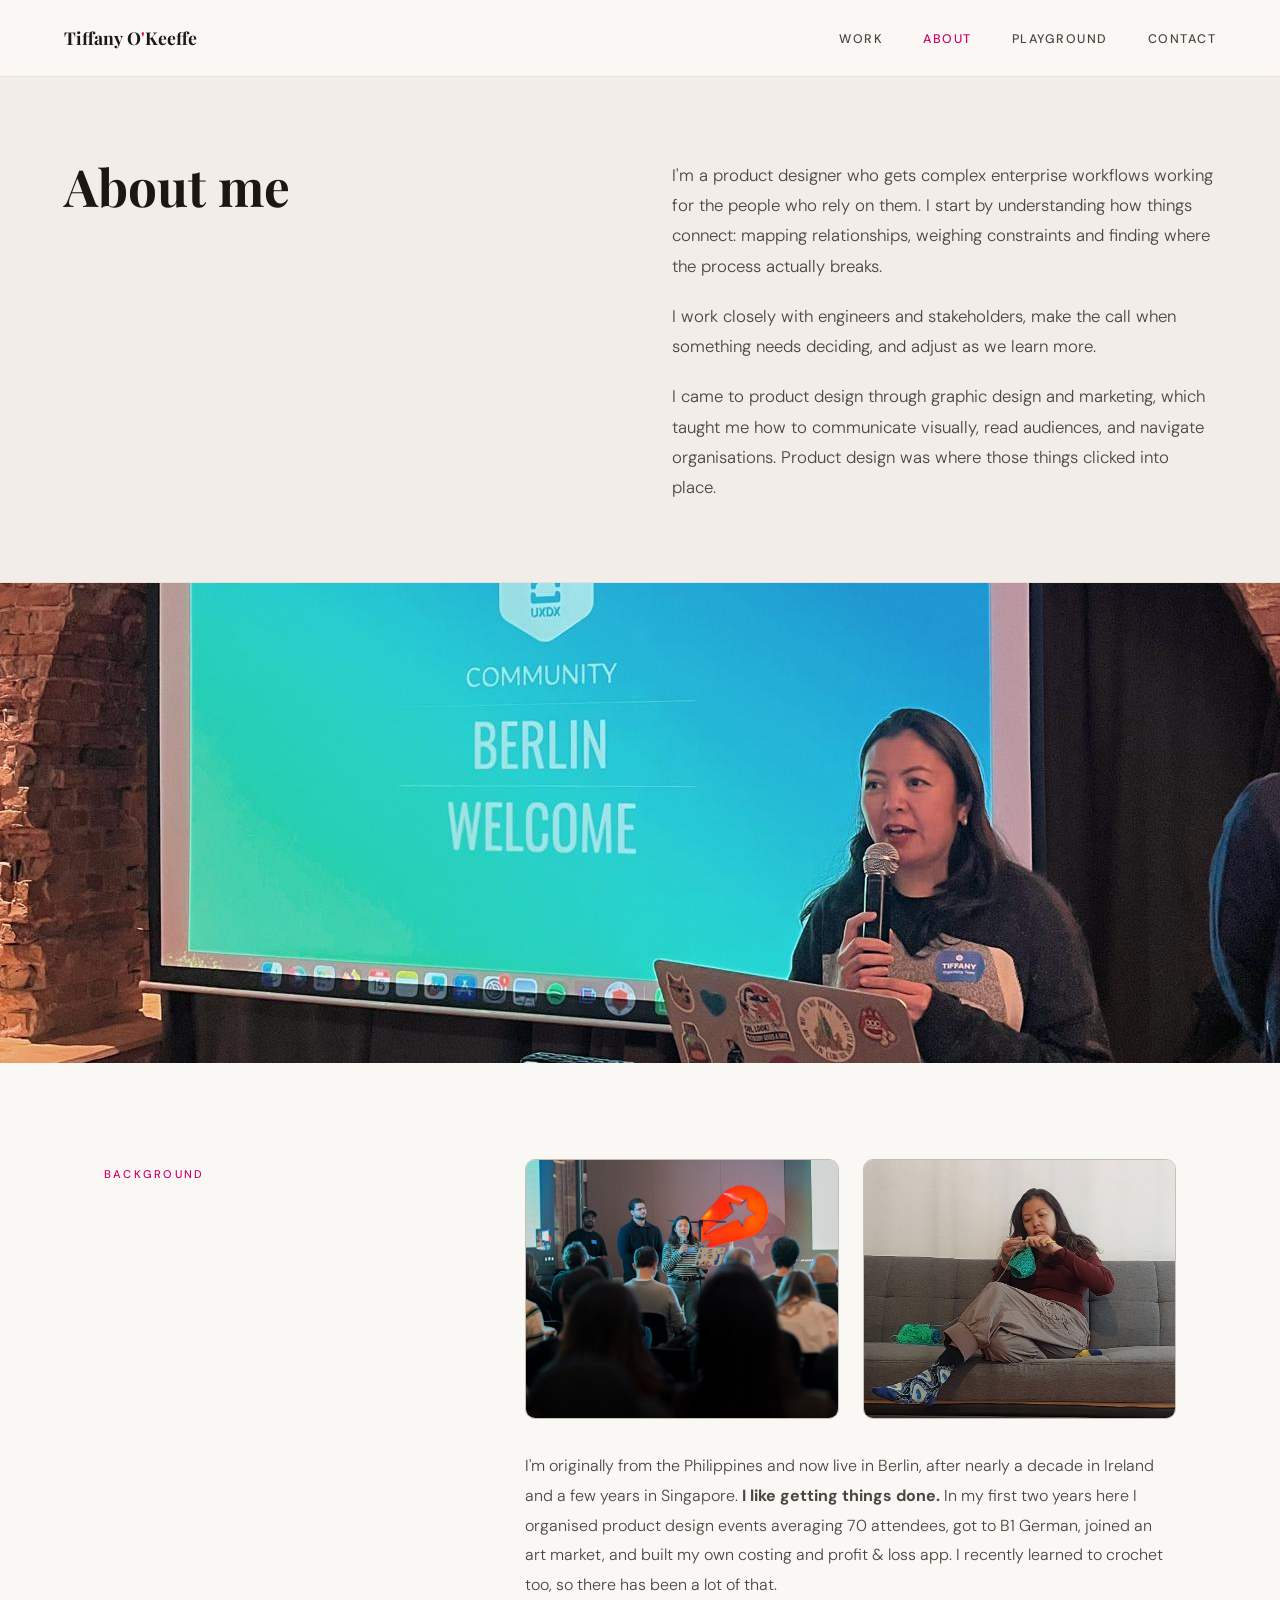
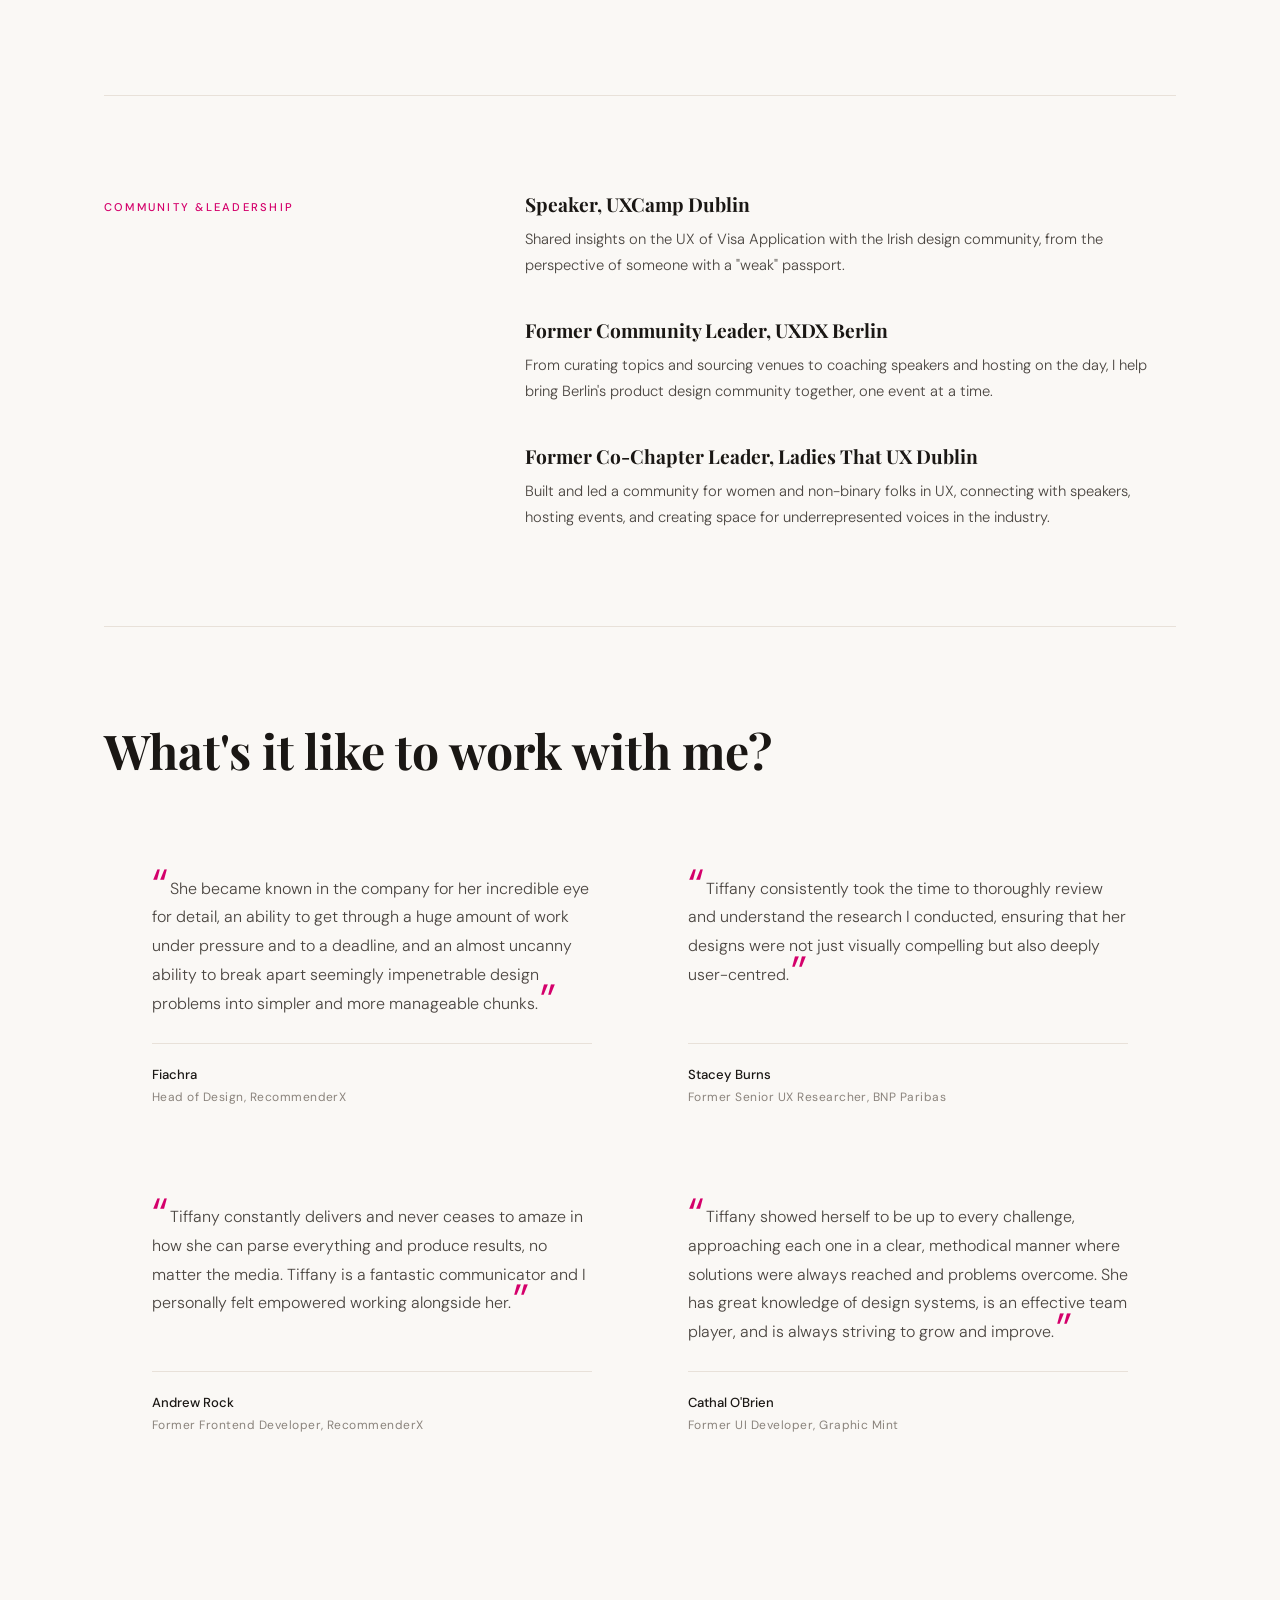
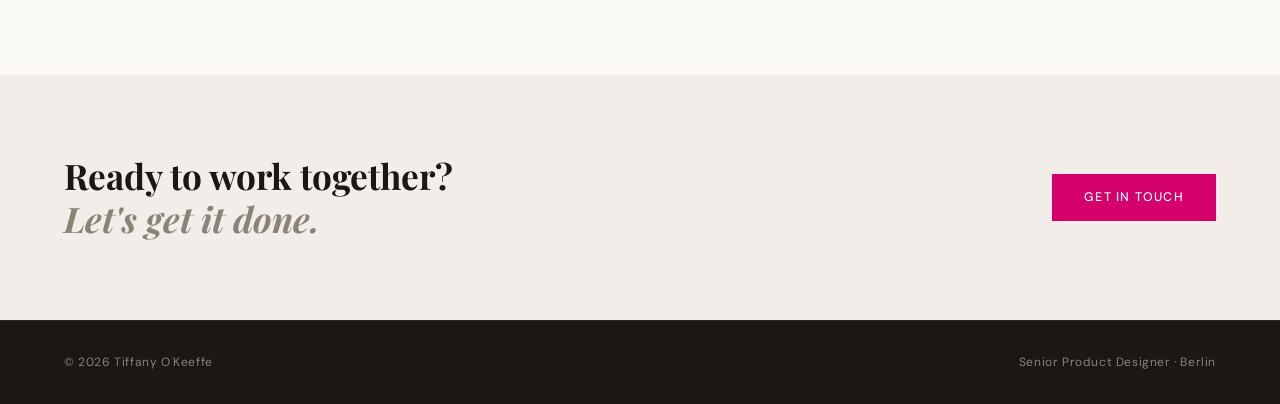
==== commit bba125a5: "fixed mobile experience" ====
--- a/about.html
+++ b/about.html
@@ -14,7 +14,7 @@
 <body>
 
   <nav>
-    <a href="index.html" class="nav-logo">Tiffany O<span style="color: var(--pink);">'</span>Keeffe, Senior Product Designer</a>
+    <a href="index.html" class="nav-logo">Tiffany O<span style="color: var(--pink);">'</span>Keeffe</a>
     <ul class="nav-links">
       <li><a href="index.html#work">Work</a></li>
       <li><a href="about.html" class="active">About</a></li>
